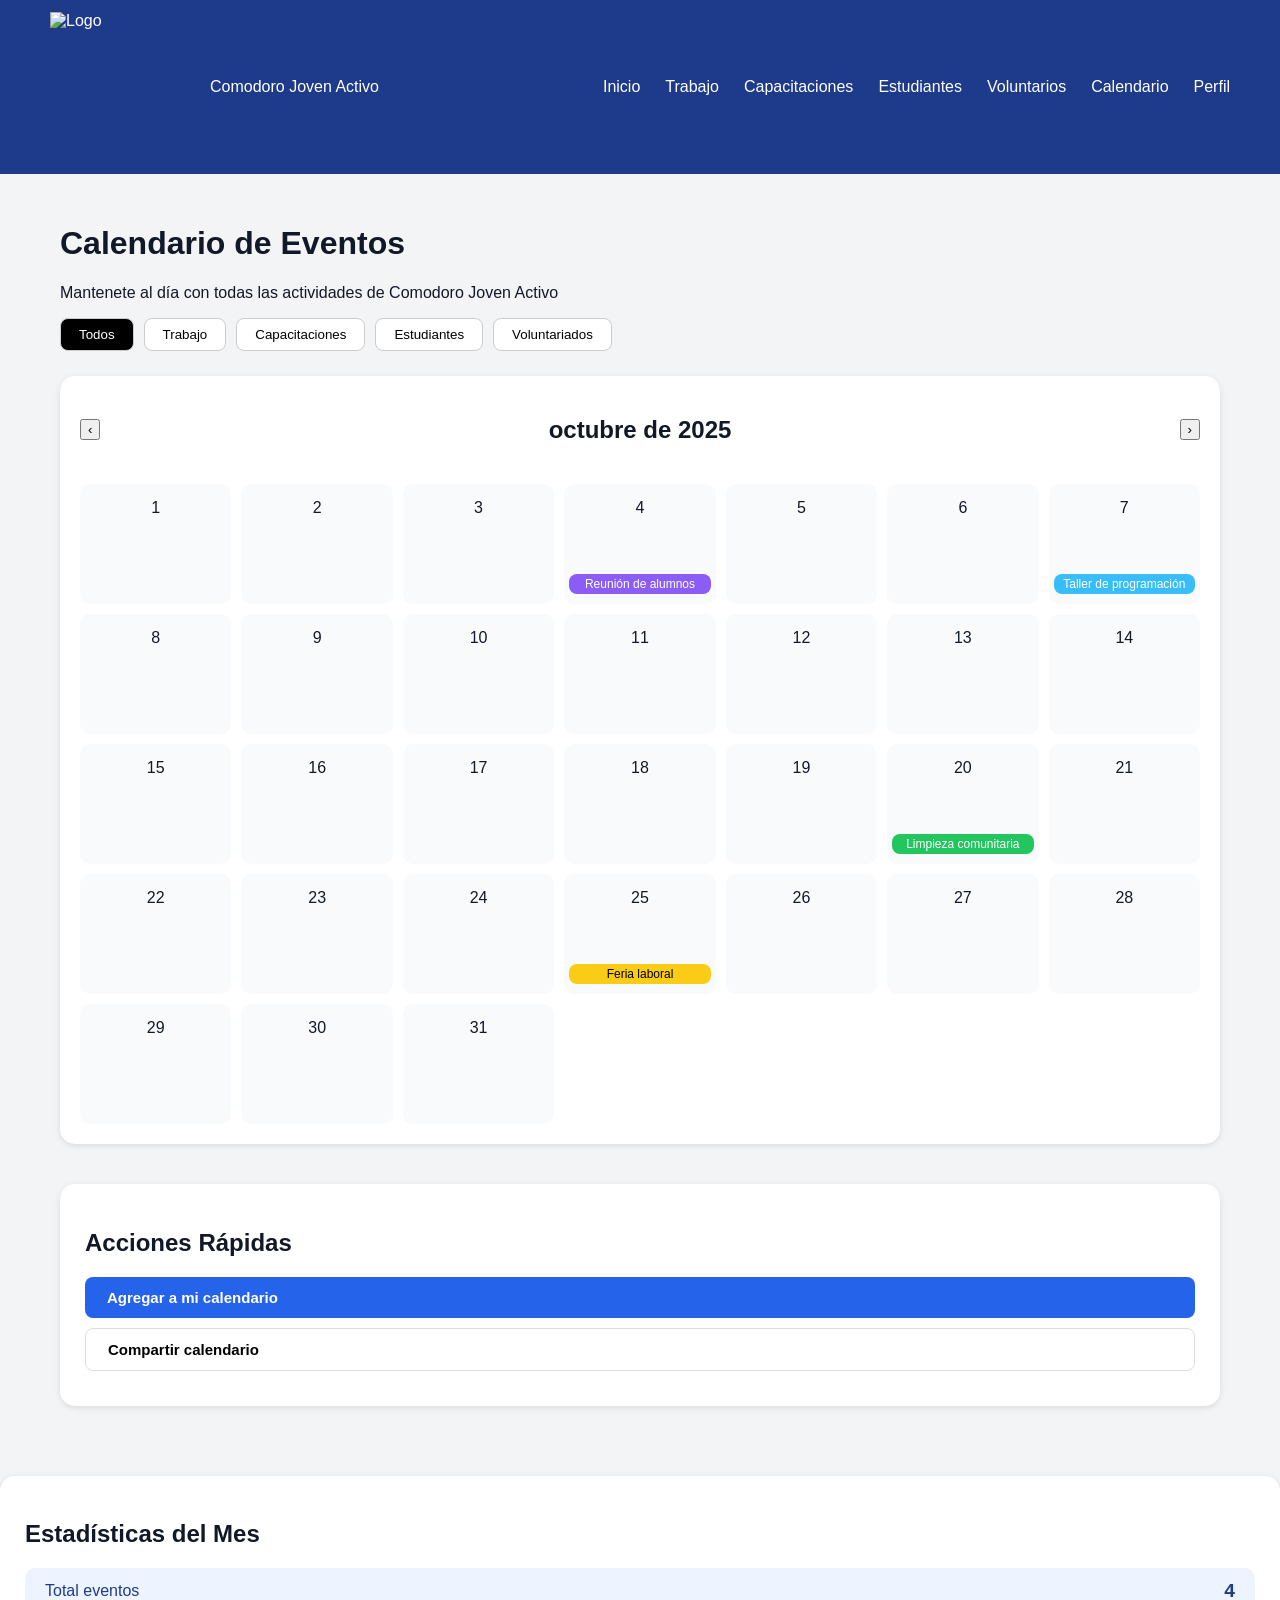
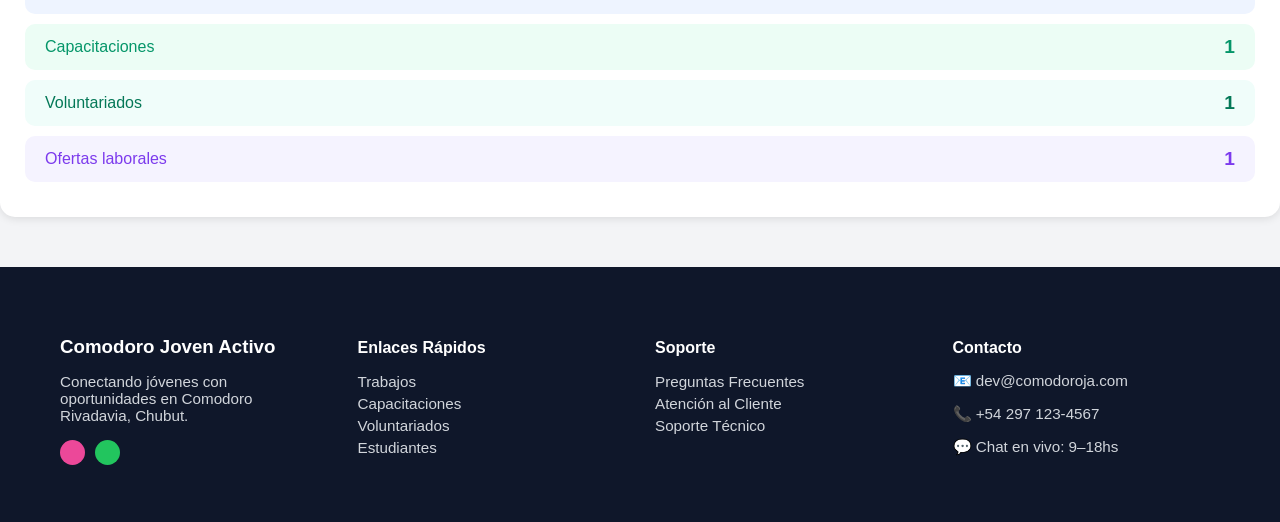
==== calendario.html @ fc2471bc "Rename calendario.index to calendario.html" ====
<!DOCTYPE html>
<html lang="es">
<head>
  <meta charset="UTF-8">
  <meta name="viewport" content="width=device-width, initial-scale=1.0">
  <title>Comodoro Joven Activo - Calendario</title>
  <style>
    body {
      margin: 0;
      font-family: 'Segoe UI', sans-serif;
      background-color: #f3f4f6;
      color: #111827;
    }

    /* CABEZADO */
    header {
      background-color: #1e3a8a;
      color: white;
      display: flex;
      align-items: center;
      justify-content: space-between;
      padding: 12px 50px;
    }

    .logo {
      display: flex;
      align-items: center;
      gap: 10px;
    }

    .logo img {
      width: 150px;
      height: 150px;
    }

    nav {
      display: flex;
      gap: 25px;
    }

    nav a {
      color: white;
      text-decoration: none;
      font-weight: 500;
      transition: 0.3s;
    }

    nav a:hover { text-decoration: underline; }

    main {
      padding: 30px 60px;
    }

    .filtros {
      display: flex;
      gap: 10px;
      margin-bottom: 25px;
    }

    .filtros button {
      border: 1px solid #ccc;
      background-color: white;
      border-radius: 8px;
      padding: 8px 18px;
      cursor: pointer;
      transition: 0.3s;
    }

    .filtros button.active {
      background-color: black;
      color: white;
    }

    .calendario {
      background: white;
      border-radius: 15px;
      padding: 20px;
      box-shadow: 0 2px 6px rgba(0,0,0,0.1);
    }

    .calendario-header {
      display: flex;
      justify-content: space-between;
      align-items: center;
    }

    .dias {
      display: grid;
      grid-template-columns: repeat(7, 1fr);
      gap: 10px;
      margin-top: 20px;
    }

    .dia {
      background-color: #f9fafb;
      border-radius: 10px;
      padding: 15px 0;
      position: relative;
      height: 90px;
      text-align: center;
    }

    .evento {
      border-radius: 8px;
      padding: 3px 5px;
      font-size: 12px;
      position: absolute;
      bottom: 10px;
      left: 5px;
      right: 5px;
      color: white;
    }

    .evento.estudiantes { background-color: #8b5cf6; }
    .evento.capacitacion { background-color: #38bdf8; }
    .evento.voluntariado { background-color: #22c55e; }
    .evento.trabajo { background-color: #facc15; color: #000; }

    .acciones {
      background: white;
      border-radius: 15px;
      padding: 25px;
      margin-top: 40px;
      box-shadow: 0 2px 6px rgba(0,0,0,0.1);
    }

    .acciones button {
      display: flex;
      align-items: center;
      gap: 10px;
      font-weight: 600;
      font-size: 15px;
      border-radius: 8px;
      width: 100%;
      border: 1px solid #ddd;
      padding: 12px;
      cursor: pointer;
      margin-bottom: 10px;
      transition: 0.3s;
    }

    .acciones .agregar {
      background-color: #2563eb;
      color: white;
      border: none;
    }

    .acciones .compartir { background-color: white; }

    footer {
      background-color: #111827;
      color: white;
      padding: 40px 60px;
      display: flex;
      flex-wrap: wrap;
      justify-content: space-between;
      margin-top: 50px;
    }

    /* ---- MODALES ---- */
    .modal {
      display: none;
      position: fixed;
      z-index: 1000;
      left: 0; top: 0;
      width: 100%; height: 100%;
      background: rgba(0,0,0,0.6);
      justify-content: center;
      align-items: center;
    }

    .modal-content {
      background: white;
      border-radius: 12px;
      padding: 25px;
      width: 90%;
      max-width: 400px;
      text-align: center;
    }

    .modal-content h3 { margin-bottom: 15px; }

    .modal-content input, .modal-content select {
      width: 100%;
      padding: 10px;
      margin: 8px 0;
      border: 1px solid #ccc;
      border-radius: 6px;
    }

    .modal-content button {
      padding: 10px 18px;
      border: none;
      border-radius: 6px;
      margin: 5px;
      cursor: pointer;
      font-weight: bold;
    }

    .guardar { background-color: #2563eb; color: white; }
    .cancelar { background-color: #ccc; }

  </style>
  <script src="https://kit.fontawesome.com/a076d05399.js" crossorigin="anonymous"></script>
</head>

<body>
  <header>
    <div class="logo">
      <img src="descargar intento 100.png" alt="Logo">
      <span>Comodoro Joven Activo</span>
    </div>
    <nav>
      <a href="#">Inicio</a>
      <a href="#">Trabajo</a>
      <a href="#">Capacitaciones</a>
      <a href="#">Estudiantes</a>
      <a href="#">Voluntarios</a>
      <a href="#">Calendario</a>
      <a href="#">Perfil</a>
    </nav>
  </header>

  <main>
    <h1>Calendario de Eventos</h1>
    <p>Mantenete al día con todas las actividades de Comodoro Joven Activo</p>

    <div class="filtros">
      <button class="active" data-tipo="todos">Todos</button>
      <button data-tipo="trabajo">Trabajo</button>
      <button data-tipo="capacitacion">Capacitaciones</button>
      <button data-tipo="estudiantes">Estudiantes</button>
      <button data-tipo="voluntariado">Voluntariados</button>
    </div>

    <section class="calendario">
      <div class="calendario-header">
        <button id="prev">‹</button>
        <h2 id="mes-ano"></h2>
        <button id="next">›</button>
      </div>
      <div class="dias" id="dias"></div>
    </section>

    <section class="acciones">
      <h2>Acciones Rápidas</h2>
      <button class="agregar"><i class="fas fa-calendar-plus"></i> Agregar a mi calendario</button>
      <button class="compartir"><i class="fas fa-share-alt"></i> Compartir calendario</button>
    </section>
  </main>

  <!-- MODAL AGREGAR EVENTO -->
  <div class="modal" id="modalAgregar">
    <div class="modal-content">
      <h3>Agregar Evento</h3>
      <input type="date" id="fechaEvento">
      <input type="text" id="nombreEvento" placeholder="Nombre del evento">
      <select id="tipoEvento">
        <option value="trabajo">Trabajo</option>
        <option value="capacitacion">Capacitaciones</option>
        <option value="estudiantes">Estudiantes</option>
        <option value="voluntariado">Voluntariado</option>
      </select>
      <button class="guardar" id="guardarEvento">Guardar</button>
      <button class="cancelar" id="cerrarAgregar">Cancelar</button>
    </div>
  </div>

  <!-- MODAL COMPARTIR -->
  <div class="modal" id="modalCompartir">
    <div class="modal-content">
      <h3>Compartir Calendario</h3>
      <input type="email" placeholder="Cuenta de Google">
      <input type="text" value="https://comodorojovenactivo.com/calendario" readonly>
      <button class="guardar" id="copiarLink">Copiar Link</button>
      <button class="cancelar" id="cerrarCompartir">Cerrar</button>
    </div>
  </div>

  <script>
    const diasContainer = document.getElementById("dias");
    const mesAno = document.getElementById("mes-ano");
    let fechaActual = new Date(2025, 9);
    let eventos = [
      { fecha: "2025-10-04", tipo: "estudiantes", nombre: "Reunión de alumnos" },
      { fecha: "2025-10-07", tipo: "capacitacion", nombre: "Taller de programación" },
      { fecha: "2025-10-20", tipo: "voluntariado", nombre: "Limpieza comunitaria" },
      { fecha: "2025-10-25", tipo: "trabajo", nombre: "Feria laboral" }
    ];

    function renderCalendario() {
      diasContainer.innerHTML = "";
      const año = fechaActual.getFullYear();
      const mes = fechaActual.getMonth();
      const primerDia = new Date(año, mes, 1);
      const ultimoDia = new Date(año, mes + 1, 0);
      mesAno.textContent = primerDia.toLocaleString("es-ES", { month: "long", year: "numeric" });

      const tipoSeleccionado = document.querySelector(".filtros button.active").dataset.tipo;
      for (let dia = 1; dia <= ultimoDia.getDate(); dia++) {
        const div = document.createElement("div");
        div.className = "dia";
        div.textContent = dia;
        const fechaStr = `${año}-${String(mes + 1).padStart(2, "0")}-${String(dia).padStart(2, "0")}`;
        const eventosDia = eventos.filter(ev => ev.fecha === fechaStr && (tipoSeleccionado === "todos" || ev.tipo === tipoSeleccionado));
        eventosDia.forEach(ev => {
          const eDiv = document.createElement("div");
          eDiv.className = `evento ${ev.tipo}`;
          eDiv.textContent = ev.nombre;
          div.appendChild(eDiv);
        });
        diasContainer.appendChild(div);
      }
    }

    document.getElementById("prev").onclick = () => { fechaActual.setMonth(fechaActual.getMonth() - 1); renderCalendario(); };
    document.getElementById("next").onclick = () => { fechaActual.setMonth(fechaActual.getMonth() + 1); renderCalendario(); };

    document.querySelectorAll(".filtros button").forEach(btn => {
      btn.onclick = () => {
        document.querySelector(".filtros button.active").classList.remove("active");
        btn.classList.add("active");
        renderCalendario();
      };
    });

    // MODALES
    const modalAgregar = document.getElementById("modalAgregar");
    const modalCompartir = document.getElementById("modalCompartir");

    document.querySelector(".agregar").onclick = () => modalAgregar.style.display = "flex";
    document.querySelector(".compartir").onclick = () => modalCompartir.style.display = "flex";

    document.getElementById("cerrarAgregar").onclick = () => modalAgregar.style.display = "none";
    document.getElementById("cerrarCompartir").onclick = () => modalCompartir.style.display = "none";

    document.getElementById("guardarEvento").onclick = () => {
      const fecha = document.getElementById("fechaEvento").value;
      const nombre = document.getElementById("nombreEvento").value.trim();
      const tipo = document.getElementById("tipoEvento").value;
      if (fecha && nombre) {
        eventos.push({ fecha, nombre, tipo });
        modalAgregar.style.display = "none";
        renderCalendario();
      }
    };

    document.getElementById("copiarLink").onclick = () => {
      navigator.clipboard.writeText("https://comodorojovenactivo.com/calendario");
      alert("¡Link copiado al portapapeles!");
    };

    renderCalendario();
  </script>
</body>
</html>

<!-- AGREGO DESPUÉS DE LA SECCIÓN "ACCIONES" -->
<section class="estadisticas">
  <h2>Estadísticas del Mes</h2>
  <div class="estadistica total">
    <span>Total eventos</span>
    <span class="numero">4</span>
  </div>
  <div class="estadistica capacitaciones">
    <span>Capacitaciones</span>
    <span class="numero">1</span>
  </div>
  <div class="estadistica voluntariados">
    <span>Voluntariados</span>
    <span class="numero">1</span>
  </div>
  <div class="estadistica ofertas">
    <span>Ofertas laborales</span>
    <span class="numero">1</span>
  </div>
</section>

<footer>
  <div class="footer-info">
    <h3>Comodoro Joven Activo</h3>
    <p>Conectando jóvenes con oportunidades en Comodoro Rivadavia, Chubut.</p>
    <div class="iconos">
      <div class="circulo rosa"></div>
      <div class="circulo verde"></div>
    </div>
  </div>

  <div class="footer-links">
    <h4>Enlaces Rápidos</h4>
    <ul>
      <li><a href="#">Trabajos</a></li>
      <li><a href="#">Capacitaciones</a></li>
      <li><a href="#">Voluntariados</a></li>
      <li><a href="#">Estudiantes</a></li>
    </ul>
  </div>

  <div class="footer-soporte">
    <h4>Soporte</h4>
    <ul>
      <li><a href="#">Preguntas Frecuentes</a></li>
      <li><a href="#">Atención al Cliente</a></li>
      <li><a href="#">Soporte Técnico</a></li>
    </ul>
  </div>

  <div class="footer-contacto">
    <h4>Contacto</h4>
    <p>📧 dev@comodoroja.com</p>
    <p>📞 +54 297 123-4567</p>
    <p>💬 Chat en vivo: 9–18hs</p>
  </div>
</footer>

<style>
  /* --- ESTADÍSTICAS --- */
  .estadisticas {
    background: white;
    border-radius: 15px;
    box-shadow: 0 2px 8px rgba(0,0,0,0.1);
    padding: 25px;
    margin-top: 40px;
  }

  .estadisticas h2 {
    font-size: 1.5rem;
    margin-bottom: 20px;
    font-weight: 700;
  }

  .estadistica {
    display: flex;
    justify-content: space-between;
    align-items: center;
    border-radius: 10px;
    padding: 12px 20px;
    margin-bottom: 10px;
    font-weight: 500;
  }

  .estadistica.total {
    background-color: #eef4ff;
    color: #1e3a8a;
  }

  .estadistica.capacitaciones {
    background-color: #ecfdf5;
    color: #059669;
  }

  .estadistica.voluntariados {
    background-color: #f0fdfa;
    color: #047857;
  }

  .estadistica.ofertas {
    background-color: #f5f3ff;
    color: #7c3aed;
  }

  .estadistica .numero {
    font-weight: bold;
    font-size: 1.2rem;
  }

  /* --- FOOTER --- */
  footer {
    background-color: #0f172a;
    color: white;
    padding: 50px 60px;
    display: grid;
    grid-template-columns: repeat(auto-fit, minmax(200px, 1fr));
    gap: 30px;
    margin-top: 50px;
  }

  footer h3, footer h4 {
    font-weight: bold;
    margin-bottom: 10px;
  }

  footer p, footer li, footer a {
    font-size: 0.95rem;
    color: #d1d5db;
    text-decoration: none;
  }

  footer ul {
    list-style: none;
    padding: 0;
  }

  footer li { margin-bottom: 5px; }

  .iconos {
    display: flex;
    gap: 10px;
    margin-top: 10px;
  }

  .circulo {
    width: 25px;
    height: 25px;
    border-radius: 50%;
  }

  .rosa { background-color: #ec4899; }
  .verde { background-color: #22c55e; }

  .footer-links a:hover,
  .footer-soporte a:hover {
    color: #60a5fa;
  }
</style>
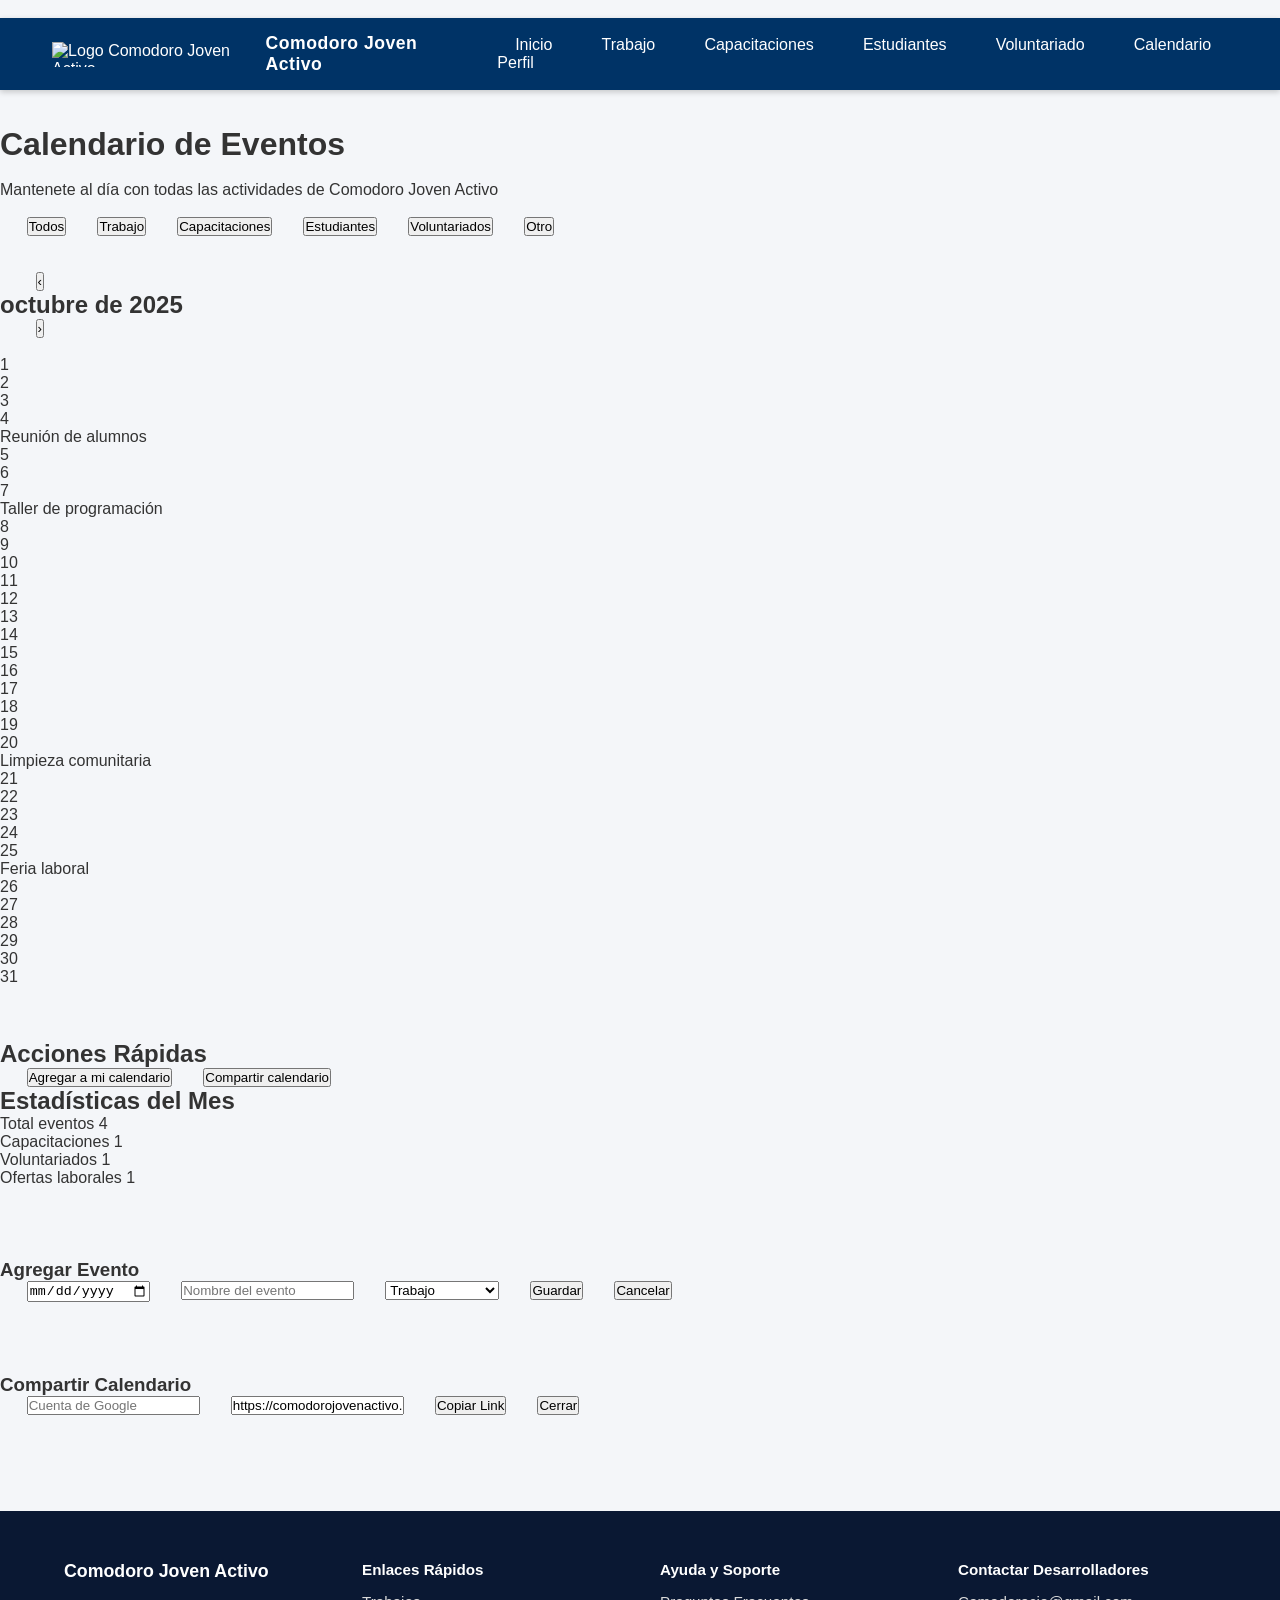
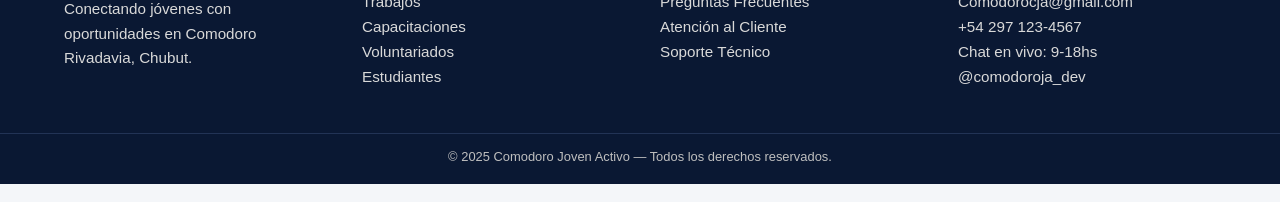
==== commit cf09c5e7: "Update calendario.html" ====
--- a/calendario.html
+++ b/calendario.html
@@ -1,515 +1,340 @@
 <!DOCTYPE html>
 <html lang="es">
 <head>
-  <meta charset="UTF-8">
-  <meta name="viewport" content="width=device-width, initial-scale=1.0">
-  <title>Comodoro Joven Activo - Calendario</title>
-  <style>
-    body {
-      margin: 0;
-      font-family: 'Segoe UI', sans-serif;
-      background-color: #f3f4f6;
-      color: #111827;
-    }
-
-    /* CABEZADO */
-    header {
-      background-color: #1e3a8a;
-      color: white;
+  <meta charset="UTF-8">
+  <meta name="viewport" content="width=device-width, initial-scale=1.0">
+  <title>Comodoro Joven Activo - Calendario</title>
+    <link rel="stylesheet" href="inicio.css"> 
+  <style>
+    body {
+      margin: 0;
+      font-family: 'Segoe UI', sans-serif;
+      background-color: #f3f4f6;
+      color: #111827;
+      /* Asegura que el footer se quede abajo */
+      min-height: 100vh; 
       display: flex;
-      align-items: center;
-      justify-content: space-between;
-      padding: 12px 50px;
-    }
-
-    .logo {
-      display: flex;
-      align-items: center;
-      gap: 10px;
-    }
-
-    .logo img {
-      width: 150px;
-      height: 150px;
-    }
-
-    nav {
-      display: flex;
-      gap: 25px;
-    }
-
-    nav a {
-      color: white;
-      text-decoration: none;
-      font-weight: 500;
-      transition: 0.3s;
-    }
-
-    nav a:hover { text-decoration: underline; }
-
-    main {
-      padding: 30px 60px;
-    }
-
-    .filtros {
-      display: flex;
-      gap: 10px;
-      margin-bottom: 25px;
-    }
-
-    .filtros button {
-      border: 1px solid #ccc;
-      background-color: white;
-      border-radius: 8px;
-      padding: 8px 18px;
-      cursor: pointer;
-      transition: 0.3s;
-    }
-
-    .filtros button.active {
-      background-color: black;
-      color: white;
-    }
-
+      flex-direction: column;
+    }
+
+    /* Necesario para que el contenido principal ocupe el espacio */
+    main {
+      padding: 30px 60px;
+      flex-grow: 1; /* Esto hace que main se estire */
+    }
+
+    /* Estilos específicos del calendario (MANTENIDOS) */
+    .filtros {
+      display: flex;
+      gap: 10px;
+      margin-bottom: 25px;
+    }
+
+    .filtros button {
+      border: 1px solid #ccc;
+      background-color: white;
+      border-radius: 8px;
+      padding: 8px 18px;
+      cursor: pointer;
+      transition: 0.3s;
+    }
+
+    .filtros button.active {
+      background-color: black;
+      color: white;
+    }
+    /* ... (resto de estilos del calendario) ... */
     .calendario {
-      background: white;
-      border-radius: 15px;
-      padding: 20px;
-      box-shadow: 0 2px 6px rgba(0,0,0,0.1);
-    }
-
-    .calendario-header {
-      display: flex;
-      justify-content: space-between;
-      align-items: center;
-    }
-
-    .dias {
-      display: grid;
-      grid-template-columns: repeat(7, 1fr);
-      gap: 10px;
-      margin-top: 20px;
-    }
-
-    .dia {
-      background-color: #f9fafb;
-      border-radius: 10px;
-      padding: 15px 0;
-      position: relative;
-      height: 90px;
-      text-align: center;
-    }
-
-    .evento {
-      border-radius: 8px;
-      padding: 3px 5px;
-      font-size: 12px;
-      position: absolute;
-      bottom: 10px;
-      left: 5px;
-      right: 5px;
-      color: white;
-    }
-
-    .evento.estudiantes { background-color: #8b5cf6; }
-    .evento.capacitacion { background-color: #38bdf8; }
-    .evento.voluntariado { background-color: #22c55e; }
-    .evento.trabajo { background-color: #facc15; color: #000; }
-
-    .acciones {
-      background: white;
-      border-radius: 15px;
-      padding: 25px;
-      margin-top: 40px;
-      box-shadow: 0 2px 6px rgba(0,0,0,0.1);
-    }
-
-    .acciones button {
-      display: flex;
-      align-items: center;
-      gap: 10px;
-      font-weight: 600;
-      font-size: 15px;
-      border-radius: 8px;
-      width: 100%;
-      border: 1px solid #ddd;
-      padding: 12px;
-      cursor: pointer;
-      margin-bottom: 10px;
-      transition: 0.3s;
-    }
-
-    .acciones .agregar {
-      background-color: #2563eb;
-      color: white;
-      border: none;
-    }
-
-    .acciones .compartir { background-color: white; }
-
-    footer {
-      background-color: #111827;
-      color: white;
-      padding: 40px 60px;
-      display: flex;
-      flex-wrap: wrap;
-      justify-content: space-between;
-      margin-top: 50px;
-    }
-
-    /* ---- MODALES ---- */
-    .modal {
-      display: none;
-      position: fixed;
-      z-index: 1000;
-      left: 0; top: 0;
-      width: 100%; height: 100%;
-      background: rgba(0,0,0,0.6);
-      justify-content: center;
-      align-items: center;
-    }
-
-    .modal-content {
-      background: white;
-      border-radius: 12px;
-      padding: 25px;
-      width: 90%;
-      max-width: 400px;
-      text-align: center;
-    }
-
-    .modal-content h3 { margin-bottom: 15px; }
-
-    .modal-content input, .modal-content select {
-      width: 100%;
-      padding: 10px;
-      margin: 8px 0;
-      border: 1px solid #ccc;
-      border-radius: 6px;
-    }
-
-    .modal-content button {
-      padding: 10px 18px;
-      border: none;
-      border-radius: 6px;
-      margin: 5px;
-      cursor: pointer;
-      font-weight: bold;
-    }
-
-    .guardar { background-color: #2563eb; color: white; }
-    .cancelar { background-color: #ccc; }
-
-  </style>
-  <script src="https://kit.fontawesome.com/a076d05399.js" crossorigin="anonymous"></script>
+      background: white;
+      border-radius: 15px;
+      padding: 20px;
+      box-shadow: 0 2px 6px rgba(0,0,0,0.1);
+    }
+
+    .calendario-header {
+      display: flex;
+      justify-content: space-between;
+      align-items: center;
+    }
+
+    .dias {
+      display: grid;
+      grid-template-columns: repeat(7, 1fr);
+      gap: 10px;
+      margin-top: 20px;
+    }
+
+    .dia {
+      background-color: #f9fafb;
+      border-radius: 10px;
+      padding: 15px 0;
+      position: relative;
+      height: 90px;
+      text-align: center;
+    }
+
+    .evento {
+      border-radius: 8px;
+      padding: 3px 5px;
+      font-size: 12px;
+      position: absolute;
+      bottom: 10px;
+      left: 5px;
+      right: 5px;
+      color: white;
+    }
+
+    .evento.estudiantes { background-color: #8b5cf6; }
+    .evento.capacitacion { background-color: #38bdf8; }
+    .evento.voluntariado { background-color: #22c55e; }
+    .evento.trabajo { background-color: #facc15; color: #000; }
+
+    .acciones {
+      background: white;
+      border-radius: 15px;
+      padding: 25px;
+      margin-top: 40px;
+      box-shadow: 0 2px 6px rgba(0,0,0,0.1);
+    }
+
+    .acciones button {
+      display: flex;
+      align-items: center;
+      gap: 10px;
+      font-weight: 600;
+      font-size: 15px;
+      border-radius: 8px;
+      width: 100%;
+      border: 1px solid #ddd;
+      padding: 12px;
+      cursor: pointer;
+      margin-bottom: 10px;
+      transition: 0.3s;
+    }
+
+    .acciones .agregar {
+      background-color: #2563eb;
+      color: white;
+      border: none;
+    }
+
+    .acciones .compartir { background-color: white; }
+    /* ... (resto de estilos del calendario, modales, etc.) ... */
+  </style>
+  <script src="https://kit.fontawesome.com/a076d05399.js" crossorigin="anonymous"></script>
 </head>
 
 <body>
-  <header>
-    <div class="logo">
-      <img src="descargar intento 100.png" alt="Logo">
-      <span>Comodoro Joven Activo</span>
+    <div class="navbar">
+    <div class="navbar-logo">
+        <img src="logo.jpg" alt="Logo Comodoro Joven Activo"> 
+        <span>Comodoro Joven Activo</span>
     </div>
-    <nav>
-      <a href="#">Inicio</a>
-      <a href="#">Trabajo</a>
-      <a href="#">Capacitaciones</a>
-      <a href="#">Estudiantes</a>
-      <a href="#">Voluntarios</a>
-      <a href="#">Calendario</a>
-      <a href="#">Perfil</a>
-    </nav>
-  </header>
-
-  <main>
-    <h1>Calendario de Eventos</h1>
-    <p>Mantenete al día con todas las actividades de Comodoro Joven Activo</p>
-
-    <div class="filtros">
-      <button class="active" data-tipo="todos">Todos</button>
-      <button data-tipo="trabajo">Trabajo</button>
-      <button data-tipo="capacitacion">Capacitaciones</button>
-      <button data-tipo="estudiantes">Estudiantes</button>
-      <button data-tipo="voluntariado">Voluntariados</button>
-    </div>
-
-    <section class="calendario">
-      <div class="calendario-header">
-        <button id="prev">‹</button>
-        <h2 id="mes-ano"></h2>
-        <button id="next">›</button>
-      </div>
-      <div class="dias" id="dias"></div>
+    <div class="navbar-icons">
+      <a href="index.html">Inicio</a>
+      <a href="trabajo.html">Trabajo</a>
+      <a href="capacitaciones.html">Capacitaciones</a>
+      <a href="estudiantes.html">Estudiantes</a>
+      <a href="voluntariado.html">Voluntariado</a>
+      <a href="calendario.html">Calendario</a>
+      <a href="perfil.html">Perfil</a>
+    </div>
+  </div>
+
+
+  <main>
+    <h1>Calendario de Eventos</h1>
+    <p>Mantenete al día con todas las actividades de Comodoro Joven Activo</p>
+
+    <div class="filtros">
+      <button class="active" data-tipo="todos">Todos</button>
+      <button data-tipo="trabajo">Trabajo</button>
+      <button data-tipo="capacitacion">Capacitaciones</button>
+      <button data-tipo="estudiantes">Estudiantes</button>
+      <button data-tipo="voluntariado">Voluntariados</button>
+      <button>Otro</button>
+    </div>
+
+    <section class="calendario">
+      <div class="calendario-header">
+        <button id="prev">‹</button>
+        <h2 id="mes-ano"></h2>
+        <button id="next">›</button>
+      </div>
+      <div class="dias" id="dias"></div>
+    </section>
+
+    <section class="acciones">
+      <h2>Acciones Rápidas</h2>
+      <button class="agregar"><i class="fas fa-calendar-plus"></i> Agregar a mi calendario</button>
+      <button class="compartir"><i class="fas fa-share-alt"></i> Compartir calendario</button>
+    </section>
+    
+    <section class="estadisticas">
+        <h2>Estadísticas del Mes</h2>
+        <div class="estadistica total">
+            <span>Total eventos</span>
+            <span class="numero">4</span>
+        </div>
+        <div class="estadistica capacitaciones">
+            <span>Capacitaciones</span>
+            <span class="numero">1</span>
+        </div>
+        <div class="estadistica voluntariados">
+            <span>Voluntariados</span>
+            <span class="numero">1</span>
+        </div>
+        <div class="estadistica ofertas">
+            <span>Ofertas laborales</span>
+            <span class="numero">1</span>
+        </div>
     </section>
-
-    <section class="acciones">
-      <h2>Acciones Rápidas</h2>
-      <button class="agregar"><i class="fas fa-calendar-plus"></i> Agregar a mi calendario</button>
-      <button class="compartir"><i class="fas fa-share-alt"></i> Compartir calendario</button>
-    </section>
-  </main>
-
-  <!-- MODAL AGREGAR EVENTO -->
-  <div class="modal" id="modalAgregar">
-    <div class="modal-content">
-      <h3>Agregar Evento</h3>
-      <input type="date" id="fechaEvento">
-      <input type="text" id="nombreEvento" placeholder="Nombre del evento">
-      <select id="tipoEvento">
-        <option value="trabajo">Trabajo</option>
-        <option value="capacitacion">Capacitaciones</option>
-        <option value="estudiantes">Estudiantes</option>
-        <option value="voluntariado">Voluntariado</option>
-      </select>
-      <button class="guardar" id="guardarEvento">Guardar</button>
-      <button class="cancelar" id="cerrarAgregar">Cancelar</button>
-    </div>
-  </div>
-
-  <!-- MODAL COMPARTIR -->
-  <div class="modal" id="modalCompartir">
-    <div class="modal-content">
-      <h3>Compartir Calendario</h3>
-      <input type="email" placeholder="Cuenta de Google">
-      <input type="text" value="https://comodorojovenactivo.com/calendario" readonly>
-      <button class="guardar" id="copiarLink">Copiar Link</button>
-      <button class="cancelar" id="cerrarCompartir">Cerrar</button>
-    </div>
-  </div>
-
-  <script>
-    const diasContainer = document.getElementById("dias");
-    const mesAno = document.getElementById("mes-ano");
-    let fechaActual = new Date(2025, 9);
-    let eventos = [
-      { fecha: "2025-10-04", tipo: "estudiantes", nombre: "Reunión de alumnos" },
-      { fecha: "2025-10-07", tipo: "capacitacion", nombre: "Taller de programación" },
-      { fecha: "2025-10-20", tipo: "voluntariado", nombre: "Limpieza comunitaria" },
-      { fecha: "2025-10-25", tipo: "trabajo", nombre: "Feria laboral" }
-    ];
-
-    function renderCalendario() {
-      diasContainer.innerHTML = "";
-      const año = fechaActual.getFullYear();
-      const mes = fechaActual.getMonth();
-      const primerDia = new Date(año, mes, 1);
-      const ultimoDia = new Date(año, mes + 1, 0);
-      mesAno.textContent = primerDia.toLocaleString("es-ES", { month: "long", year: "numeric" });
-
-      const tipoSeleccionado = document.querySelector(".filtros button.active").dataset.tipo;
-      for (let dia = 1; dia <= ultimoDia.getDate(); dia++) {
-        const div = document.createElement("div");
-        div.className = "dia";
-        div.textContent = dia;
-        const fechaStr = `${año}-${String(mes + 1).padStart(2, "0")}-${String(dia).padStart(2, "0")}`;
-        const eventosDia = eventos.filter(ev => ev.fecha === fechaStr && (tipoSeleccionado === "todos" || ev.tipo === tipoSeleccionado));
-        eventosDia.forEach(ev => {
-          const eDiv = document.createElement("div");
-          eDiv.className = `evento ${ev.tipo}`;
-          eDiv.textContent = ev.nombre;
-          div.appendChild(eDiv);
-        });
-        diasContainer.appendChild(div);
-      }
-    }
-
-    document.getElementById("prev").onclick = () => { fechaActual.setMonth(fechaActual.getMonth() - 1); renderCalendario(); };
-    document.getElementById("next").onclick = () => { fechaActual.setMonth(fechaActual.getMonth() + 1); renderCalendario(); };
-
-    document.querySelectorAll(".filtros button").forEach(btn => {
-      btn.onclick = () => {
-        document.querySelector(".filtros button.active").classList.remove("active");
-        btn.classList.add("active");
-        renderCalendario();
-      };
-    });
-
-    // MODALES
-    const modalAgregar = document.getElementById("modalAgregar");
-    const modalCompartir = document.getElementById("modalCompartir");
-
-    document.querySelector(".agregar").onclick = () => modalAgregar.style.display = "flex";
-    document.querySelector(".compartir").onclick = () => modalCompartir.style.display = "flex";
-
-    document.getElementById("cerrarAgregar").onclick = () => modalAgregar.style.display = "none";
-    document.getElementById("cerrarCompartir").onclick = () => modalCompartir.style.display = "none";
-
-    document.getElementById("guardarEvento").onclick = () => {
-      const fecha = document.getElementById("fechaEvento").value;
-      const nombre = document.getElementById("nombreEvento").value.trim();
-      const tipo = document.getElementById("tipoEvento").value;
-      if (fecha && nombre) {
-        eventos.push({ fecha, nombre, tipo });
-        modalAgregar.style.display = "none";
-        renderCalendario();
-      }
-    };
-
-    document.getElementById("copiarLink").onclick = () => {
-      navigator.clipboard.writeText("https://comodorojovenactivo.com/calendario");
-      alert("¡Link copiado al portapapeles!");
-    };
-
-    renderCalendario();
-  </script>
+  </main>
+
+    <div class="modal" id="modalAgregar">
+    <div class="modal-content">
+      <h3>Agregar Evento</h3>
+      <input type="date" id="fechaEvento">
+      <input type="text" id="nombreEvento" placeholder="Nombre del evento">
+      <select id="tipoEvento">
+        <option value="trabajo">Trabajo</option>
+        <option value="capacitacion">Capacitaciones</option>
+        <option value="estudiantes">Estudiantes</option>
+        <option value="voluntariado">Voluntariado</option>
+      </select>
+      <button class="guardar" id="guardarEvento">Guardar</button>
+      <button class="cancelar" id="cerrarAgregar">Cancelar</button>
+    </div>
+    </div>
+
+      <div class="modal" id="modalCompartir">
+    <div class="modal-content">
+      <h3>Compartir Calendario</h3>
+      <input type="email" placeholder="Cuenta de Google">
+      <input type="text" value="https://comodorojovenactivo.com/calendario" readonly>
+      <button class="guardar" id="copiarLink">Copiar Link</button>
+      <button class="cancelar" id="cerrarCompartir">Cerrar</button>
+    </div>
+  </div>
+
+    <footer class="footer">
+        <div class="footer-content">
+            <div class="footer-box">
+                <h3>Comodoro Joven Activo</h3>
+                <p>Conectando jóvenes con oportunidades en Comodoro Rivadavia, Chubut.</p>
+                <div class="footer-social">
+                    <a href="#"></a>
+                    <a href="#"></a>
+                </div>
+            </div>
+            <div class="footer-box">
+                <h4>Enlaces Rápidos</h4>
+                <ul>
+                    <li><a href="trabajo.html">Trabajos</a></li>
+                    <li><a href="capacitaciones.html">Capacitaciones</a></li>
+                    <li><a href="voluntariado.html">Voluntariados</a></li>
+                    <li><a href="estudiantes.html">Estudiantes</a></li>
+                </ul>
+            </div>
+            <div class="footer-box"> 
+                <h4>Ayuda y Soporte</h4>
+                <ul>
+                    <li><a href="#">Preguntas Frecuentes</a></li>
+                    <li><a href="#">Atención al Cliente</a></li>
+                    <li><a href="#">Soporte Técnico</a></li>
+                </ul>
+            </div>
+            <div class="footer-box">
+                <h4>Contactar Desarrolladores</h4>
+                <ul>
+                    <li><a href="mailto:dev@comodoroja.com">Comodorocja@gmail.com</a></li>
+                    <li><a href="tel:+542972134567">+54 297 123-4567</a></li>
+                    <li>Chat en vivo: 9-18hs</li>
+                    <li><a href="#">@comodoroja_dev</a></li>
+                </ul>
+            </div>
+        </div>
+        <div class="footer-bottom">
+            <p>© 2025 Comodoro Joven Activo — Todos los derechos reservados.</p>
+        </div>
+    </footer>
+
+
+  <script>
+    // CÓDIGO JAVASCRIPT DEL CALENDARIO (MANTENIDO)
+    const diasContainer = document.getElementById("dias");
+    const mesAno = document.getElementById("mes-ano");
+    let fechaActual = new Date(2025, 9);
+    let eventos = [
+      { fecha: "2025-10-04", tipo: "estudiantes", nombre: "Reunión de alumnos" },
+      { fecha: "2025-10-07", tipo: "capacitacion", nombre: "Taller de programación" },
+      { fecha: "2025-10-20", tipo: "voluntariado", nombre: "Limpieza comunitaria" },
+      { fecha: "2025-10-25", tipo: "trabajo", nombre: "Feria laboral" }
+    ];
+
+    function renderCalendario() {
+      diasContainer.innerHTML = "";
+      const año = fechaActual.getFullYear();
+      const mes = fechaActual.getMonth();
+      const primerDia = new Date(año, mes, 1);
+      const ultimoDia = new Date(año, mes + 1, 0);
+      mesAno.textContent = primerDia.toLocaleString("es-ES", { month: "long", year: "numeric" });
+
+      const tipoSeleccionado = document.querySelector(".filtros button.active").dataset.tipo;
+      for (let dia = 1; dia <= ultimoDia.getDate(); dia++) {
+        const div = document.createElement("div");
+        div.className = "dia";
+        div.textContent = dia;
+        const fechaStr = `${año}-${String(mes + 1).padStart(2, "0")}-${String(dia).padStart(2, "0")}`;
+        const eventosDia = eventos.filter(ev => ev.fecha === fechaStr && (tipoSeleccionado === "todos" || ev.tipo === tipoSeleccionado));
+        eventosDia.forEach(ev => {
+          const eDiv = document.createElement("div");
+          eDiv.className = `evento ${ev.tipo}`;
+          eDiv.textContent = ev.nombre;
+          div.appendChild(eDiv);
+        });
+        diasContainer.appendChild(div);
+      }
+    }
+
+    document.getElementById("prev").onclick = () => { fechaActual.setMonth(fechaActual.getMonth() - 1); renderCalendario(); };
+    document.getElementById("next").onclick = () => { fechaActual.setMonth(fechaActual.getMonth() + 1); renderCalendario(); };
+
+    document.querySelectorAll(".filtros button").forEach(btn => {
+      btn.onclick = () => {
+        document.querySelector(".filtros button.active").classList.remove("active");
+        btn.classList.add("active");
+        renderCalendario();
+      };
+    });
+
+    // MODALES
+    const modalAgregar = document.getElementById("modalAgregar");
+    const modalCompartir = document.getElementById("modalCompartir");
+
+    document.querySelector(".agregar").onclick = () => modalAgregar.style.display = "flex";
+    document.querySelector(".compartir").onclick = () => modalCompartir.style.display = "flex";
+
+    document.getElementById("cerrarAgregar").onclick = () => modalAgregar.style.display = "none";
+    document.getElementById("cerrarCompartir").onclick = () => modalCompartir.style.display = "none";
+
+    document.getElementById("guardarEvento").onclick = () => {
+      const fecha = document.getElementById("fechaEvento").value;
+      const nombre = document.getElementById("nombreEvento").value.trim();
+      const tipo = document.getElementById("tipoEvento").value;
+      if (fecha && nombre) {
+        eventos.push({ fecha, nombre, tipo });
+        modalAgregar.style.display = "none";
+        renderCalendario();
+      }
+    };
+
+    document.getElementById("copiarLink").onclick = () => {
+      navigator.clipboard.writeText("https://comodorojovenactivo.com/calendario");
+      alert("¡Link copiado al portapapeles!");
+    };
+
+    renderCalendario();
+  </script>
 </body>
 </html>
-
-<!-- AGREGO DESPUÉS DE LA SECCIÓN "ACCIONES" -->
-<section class="estadisticas">
-  <h2>Estadísticas del Mes</h2>
-  <div class="estadistica total">
-    <span>Total eventos</span>
-    <span class="numero">4</span>
-  </div>
-  <div class="estadistica capacitaciones">
-    <span>Capacitaciones</span>
-    <span class="numero">1</span>
-  </div>
-  <div class="estadistica voluntariados">
-    <span>Voluntariados</span>
-    <span class="numero">1</span>
-  </div>
-  <div class="estadistica ofertas">
-    <span>Ofertas laborales</span>
-    <span class="numero">1</span>
-  </div>
-</section>
-
-<footer>
-  <div class="footer-info">
-    <h3>Comodoro Joven Activo</h3>
-    <p>Conectando jóvenes con oportunidades en Comodoro Rivadavia, Chubut.</p>
-    <div class="iconos">
-      <div class="circulo rosa"></div>
-      <div class="circulo verde"></div>
-    </div>
-  </div>
-
-  <div class="footer-links">
-    <h4>Enlaces Rápidos</h4>
-    <ul>
-      <li><a href="#">Trabajos</a></li>
-      <li><a href="#">Capacitaciones</a></li>
-      <li><a href="#">Voluntariados</a></li>
-      <li><a href="#">Estudiantes</a></li>
-    </ul>
-  </div>
-
-  <div class="footer-soporte">
-    <h4>Soporte</h4>
-    <ul>
-      <li><a href="#">Preguntas Frecuentes</a></li>
-      <li><a href="#">Atención al Cliente</a></li>
-      <li><a href="#">Soporte Técnico</a></li>
-    </ul>
-  </div>
-
-  <div class="footer-contacto">
-    <h4>Contacto</h4>
-    <p>📧 dev@comodoroja.com</p>
-    <p>📞 +54 297 123-4567</p>
-    <p>💬 Chat en vivo: 9–18hs</p>
-  </div>
-</footer>
-
-<style>
-  /* --- ESTADÍSTICAS --- */
-  .estadisticas {
-    background: white;
-    border-radius: 15px;
-    box-shadow: 0 2px 8px rgba(0,0,0,0.1);
-    padding: 25px;
-    margin-top: 40px;
-  }
-
-  .estadisticas h2 {
-    font-size: 1.5rem;
-    margin-bottom: 20px;
-    font-weight: 700;
-  }
-
-  .estadistica {
-    display: flex;
-    justify-content: space-between;
-    align-items: center;
-    border-radius: 10px;
-    padding: 12px 20px;
-    margin-bottom: 10px;
-    font-weight: 500;
-  }
-
-  .estadistica.total {
-    background-color: #eef4ff;
-    color: #1e3a8a;
-  }
-
-  .estadistica.capacitaciones {
-    background-color: #ecfdf5;
-    color: #059669;
-  }
-
-  .estadistica.voluntariados {
-    background-color: #f0fdfa;
-    color: #047857;
-  }
-
-  .estadistica.ofertas {
-    background-color: #f5f3ff;
-    color: #7c3aed;
-  }
-
-  .estadistica .numero {
-    font-weight: bold;
-    font-size: 1.2rem;
-  }
-
-  /* --- FOOTER --- */
-  footer {
-    background-color: #0f172a;
-    color: white;
-    padding: 50px 60px;
-    display: grid;
-    grid-template-columns: repeat(auto-fit, minmax(200px, 1fr));
-    gap: 30px;
-    margin-top: 50px;
-  }
-
-  footer h3, footer h4 {
-    font-weight: bold;
-    margin-bottom: 10px;
-  }
-
-  footer p, footer li, footer a {
-    font-size: 0.95rem;
-    color: #d1d5db;
-    text-decoration: none;
-  }
-
-  footer ul {
-    list-style: none;
-    padding: 0;
-  }
-
-  footer li { margin-bottom: 5px; }
-
-  .iconos {
-    display: flex;
-    gap: 10px;
-    margin-top: 10px;
-  }
-
-  .circulo {
-    width: 25px;
-    height: 25px;
-    border-radius: 50%;
-  }
-
-  .rosa { background-color: #ec4899; }
-  .verde { background-color: #22c55e; }
-
-  .footer-links a:hover,
-  .footer-soporte a:hover {
-    color: #60a5fa;
-  }
-</style>
--- a/inicio.css
+++ b/inicio.css
@@ -0,0 +1,388 @@
+* {
+    margin: 0;
+    padding: 0;
+    box-sizing: border-box;
+}
+
+body {
+    font-family: 'Segoe UI', Arial, sans-serif;
+    background-color: #f4f6f9;
+    color: #333;
+}
+
+.navbar {
+    background-color: #003366;
+    color: white;
+    padding: 15px 40px;
+    display: flex;
+    justify-content: space-between;
+    align-items: center;
+    box-shadow: 0 2px 6px rgba(0,0,0,0.2);
+    position: sticky;
+    top: 0;
+    z-index: 100;
+}
+
+/* --- ESTILOS AGREGADOS/MODIFICADOS PARA EL LOGO Y LA NAVEGACIÓN --- */
+
+.navbar-logo {
+    /* Ajuste para el logo y el texto */
+    display: flex;
+    align-items: center;
+    gap: 10px; 
+}
+
+.navbar-logo img {
+    height: 25px; 
+    width: auto;
+}
+
+.navbar-logo span {
+    font-size: 1.1em;
+    font-weight: bold;
+    letter-spacing: 0.5px;
+    color: white; /* Asegura que el texto del logo sea blanco */
+}
+
+/* Estilos para los enlaces (<a>) de la barra de navegación */
+.navbar-icons a {
+    /* ELIMINA el subrayado */
+    text-decoration: none; 
+    /* COLOR BLANCO para el texto */
+    color: white; 
+    margin-left: 18px;
+    cursor: pointer;
+    transition: color 0.3s;
+}
+
+.navbar-icons a:hover {
+    color: #4dc3ff;
+}
+/* --- FIN DE ESTILOS AGREGADOS/MODIFICADOS --- */
+
+.hero {
+    background-image: 
+        linear-gradient(rgba(0, 0, 50, 0.6), rgba(0, 51, 102, 0.85)),
+        url('../img/silueta-comodoro.jpg');
+    background-size: cover;
+    background-position: center;
+    color: white;
+    text-align: center;
+    padding: 120px 20px 80px;
+}
+
+.hero h1 {
+    font-size: 2.6em;
+    font-weight: bold;
+    margin-bottom: 15px;
+}
+
+.hero h1 span {
+    color: #4dc3ff;
+}
+
+.hero p {
+    font-size: 1.1em;
+    margin-bottom: 40px;
+    line-height: 1.6;
+}
+
+.hero-boxes {
+    display: flex;
+    justify-content: center;
+    gap: 20px;
+    margin-bottom: 30px;
+    flex-wrap: wrap;
+}
+
+.hero-box {
+    background-color: white;
+    width: 220px;
+    height: 70px;
+    border-radius: 10px;
+    box-shadow: 0 4px 12px rgba(0,0,0,0.2);
+}
+
+.btn-explorar {
+    background-color: #33cc33;
+    color: white;
+    padding: 12px 30px;
+    border-radius: 6px;
+    font-weight: bold;
+    text-decoration: none;
+    transition: background 0.3s;
+}
+
+.btn-explorar:hover {
+    background-color: #2ca32c;
+}
+
+.container {
+    width: 90%;
+    max-width: 1200px;
+    margin: 0 auto;
+    padding: 50px 0;
+}
+
+.section-header {
+    display: flex;
+    justify-content: space-between;
+    align-items: center;
+    margin: 30px 0 20px;
+    font-size: 1.5em;
+    font-weight: bold;
+    color: #003366;
+}
+
+.search-box {
+    padding: 10px 12px;
+    border: 1px solid #ccc;
+    border-radius: 6px;
+    font-size: 0.9em;
+    width: 250px;
+    transition: all 0.3s;
+}
+
+.search-box:focus {
+    outline: none;
+    border-color: #0099cc;
+    box-shadow: 0 0 4px rgba(0,153,204,0.5);
+}
+
+.cards-container {
+    display: grid;
+    grid-template-columns: repeat(auto-fit, minmax(320px, 1fr));
+    gap: 30px;
+}
+
+
+.card {
+    background-color: white;
+    border-radius: 12px;
+    box-shadow: 0 4px 10px rgba(0,0,0,0.1);
+    overflow: hidden;
+    transition: transform 0.2s, box-shadow 0.3s;
+}
+
+.card:hover {
+    transform: translateY(-4px);
+    box-shadow: 0 6px 16px rgba(0,0,0,0.15);
+}
+
+.card-header {
+    text-align: center;
+    color: white;
+    padding: 25px;
+    display: flex;
+    flex-direction: column;
+    align-items: center;
+    justify-content: center;
+}
+
+.card-header.jobs { background-color: #004d99; }
+.card-header.courses { background-color: #33a333; }
+.card-header.volunteers { background-color: #0099cc; }
+
+.card-icon {
+    background-color: white;
+    border-radius: 50%;
+    width: 55px;
+    height: 55px;
+    margin-bottom: 10px;
+}
+
+.card-title {
+    font-size: 1.2em;
+    font-weight: bold;
+}
+
+.icon-small {
+    margin-top: 5px;
+    font-size: 1.3em;
+}
+
+
+.card-content {
+    padding: 20px;
+}
+
+.opportunity {
+    margin-bottom: 15px;
+    border-bottom: 1px solid #eee;
+    padding-bottom: 10px;
+}
+
+.opportunity:last-child {
+    border-bottom: none;
+}
+
+.job-title,
+.course-title,
+.volunteer-title {
+    font-weight: bold;
+    color: #003366;
+}
+
+.job-details,
+.course-details,
+.volunteer-details {
+    font-size: 0.9em;
+    color: #666;
+    margin-top: 3px;
+}
+
+.price-range {
+    color: #28a745;
+    font-weight: 500;
+}
+
+.badge {
+    display: inline-block;
+    background-color: #e0ffe0;
+    color: #33a333;
+    padding: 3px 6px;
+    border-radius: 3px;
+    font-size: 0.8em;
+    margin-right: 5px;
+}
+
+.card-footer {
+    padding: 15px;
+    text-align: center;
+    background-color: rgba(245,245,245,0.9);
+}
+
+.btn-footer {
+    padding: 10px;
+    border: none;
+    border-radius: 6px;
+    font-weight: bold;
+    cursor: pointer;
+    width: 100%;
+    transition: background 0.3s;
+    /* Asegura que los botones de tarjeta (ahora <a>) no se subrayen */
+    text-decoration: none; 
+    display: block; /* Para que ocupe el 100% del ancho */
+}
+
+.btn-ofertas { background-color: #007bff; color: white; }
+.btn-ofertas:hover { background-color: #0066cc; }
+
+.btn-cursos { background-color: #33cc33; color: white; }
+.btn-cursos:hover { background-color: #2aa82a; }
+
+.btn-voluntario { background-color: #00bfff; color: white; }
+.btn-voluntario:hover { background-color: #0099cc; }
+
+@media (max-width: 768px) {
+    .hero h1 {
+        font-size: 2em;
+    }
+    .hero-boxes {
+        flex-direction: column;
+    }
+    .navbar-icons a {
+        margin-left: 10px;
+        font-size: 0.9em;
+    }
+    .barra.busqueda {
+        width: 180px;
+    }
+}
+
+/* FOOTER */
+.footer {
+    background-color: #0a1833;
+    color: #d9d9d9;
+    padding: 50px 0 20px;
+    margin-top: 60px;
+    font-size: 0.95em;
+}
+
+.footer-content {
+    width: 90%;
+    max-width: 1200px;
+    margin: auto;
+
+    display: flex;
+    justify-content: space-between;
+    align-items: flex-start;
+    flex-wrap: wrap;
+    gap: 40px;
+}
+
+.footer-box {
+    flex: 1 1 220px;
+    min-width: 220px;
+}
+
+.footer-box h3,
+.footer-box h4 {
+    color: white;
+    margin-bottom: 15px;
+}
+
+.footer-box p {
+    line-height: 1.6;
+    margin-bottom: 15px;
+}
+
+.footer-box ul {
+    list-style: none;
+    padding: 0;
+}
+
+.footer-box ul li {
+    margin-bottom: 8px;
+}
+
+.footer-box ul li a {
+    text-decoration: none;
+    color: #d9d9d9;
+    transition: color 0.3s;
+}
+
+.footer-box ul li a:hover {
+    color: #4dc3ff;
+}
+
+.footer-social {
+    display: flex;
+    align-items: center;
+    gap: 10px;
+}
+
+.footer-social a img {
+    width: 28px;
+    height: 28px;
+    transition: transform 0.3s;
+}
+
+.footer-social a img:hover {
+    transform: scale(1.1);
+} 
+
+.footer-bottom {
+    text-align: center;
+    border-top: 1px solid #223355;
+    margin-top: 40px;
+    padding-top: 15px;
+    font-size: 0.85em;
+    color: #bfbfbf;
+}
+
+/* Orden del flex */
+@media (max-width: 768px) {
+    .footer-content {
+        flex-direction: column;
+        text-align: center;
+    }
+
+    .footer-box {
+        min-width: 100%;
+    }
+
+    .footer-social {
+        justify-content: center;
+    }
+}
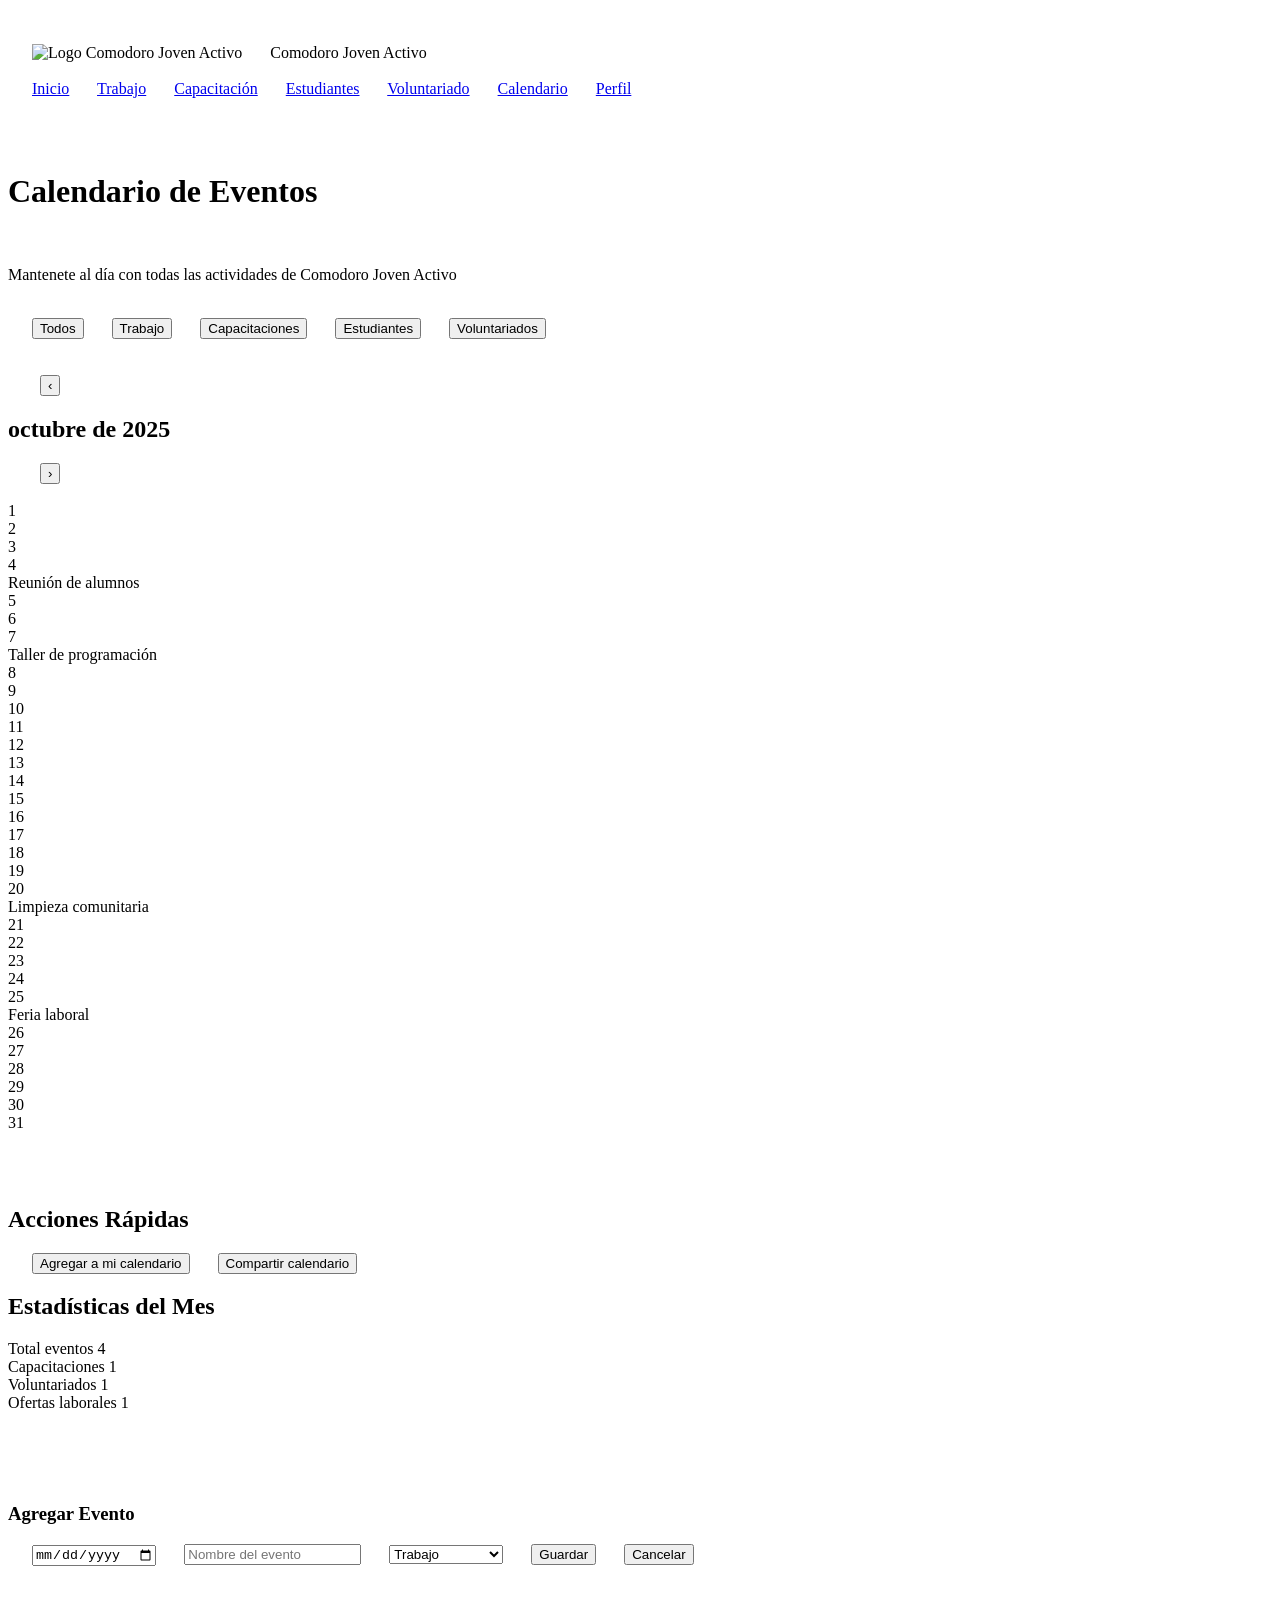
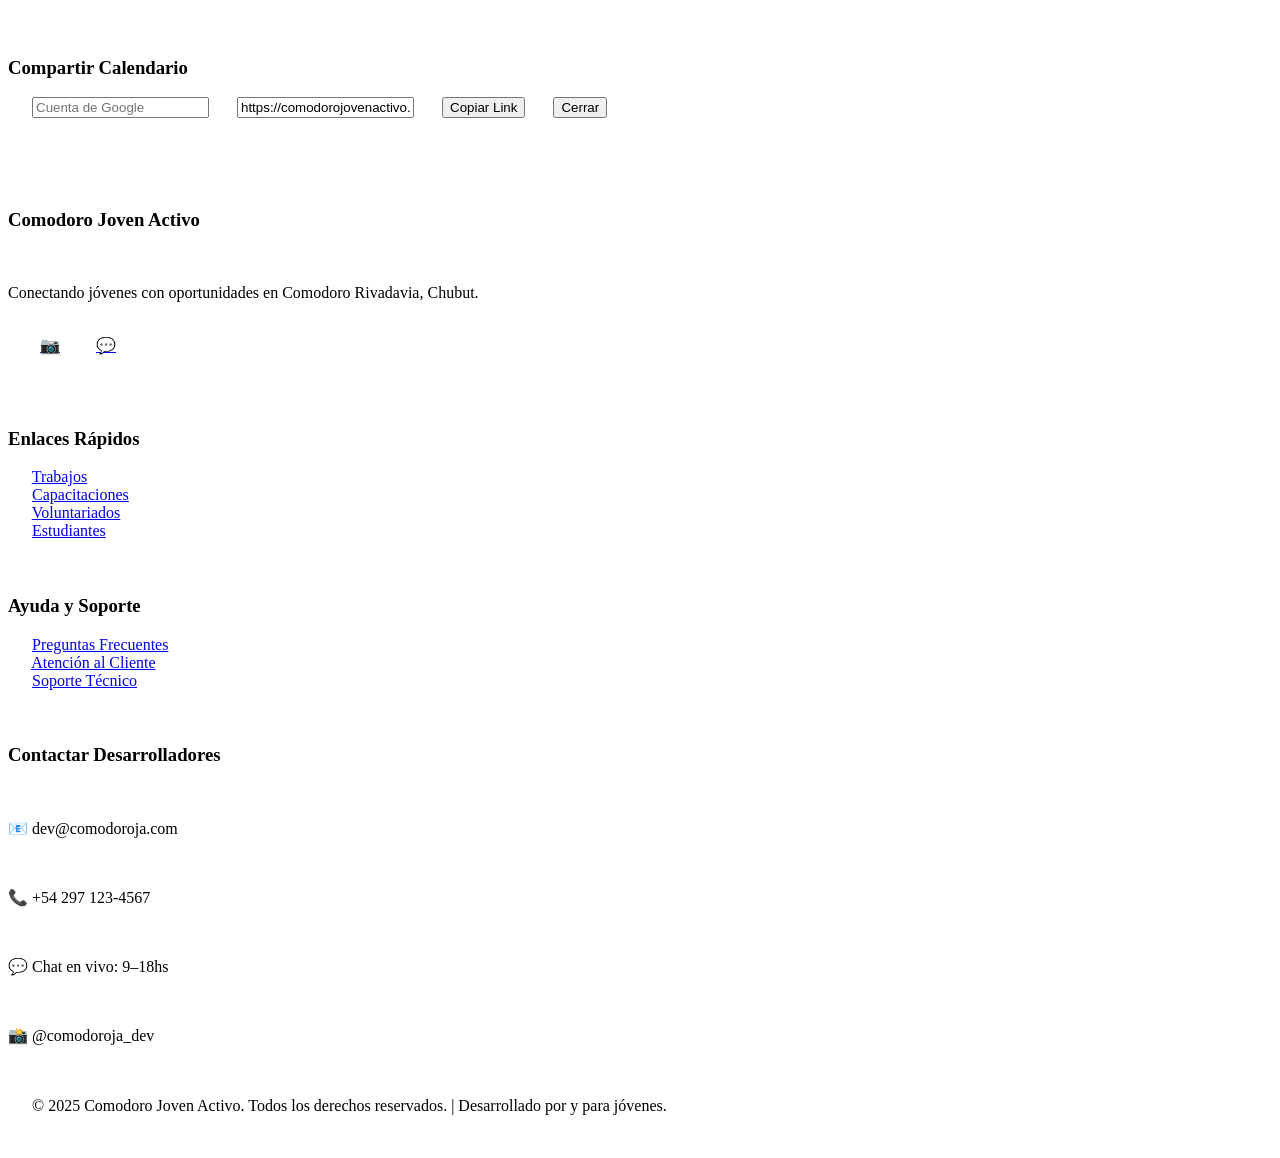
==== commit ca3da277: "Update calendario.html" ====
--- a/calendario.html
+++ b/calendario.html
@@ -4,26 +4,133 @@
   <meta charset="UTF-8">
   <meta name="viewport" content="width=device-width, initial-scale=1.0">
   <title>Comodoro Joven Activo - Calendario</title>
-    <link rel="stylesheet" href="inicio.css"> 
   <style>
+    /* -------- ESTILOS GENERALES Y LAYOUT -------- */
+    * {
+      box-sizing: border-box;
+      margin: 0;
+      padding: 0;
+      font-family: "Segoe UI", sans-serif;
+    }
+
     body {
-      margin: 0;
-      font-family: 'Segoe UI', sans-serif;
-      background-color: #f3f4f6;
+      background: #f3f4f6; /* Color de fondo del calendario */
       color: #111827;
-      /* Asegura que el footer se quede abajo */
-      min-height: 100vh; 
-      display: flex;
-      flex-direction: column;
-    }
-
-    /* Necesario para que el contenido principal ocupe el espacio */
+      display: flex;
+      flex-direction: column;
+      min-height: 100vh;
+    }
+
+    a {
+      text-decoration: none;
+      color: inherit;
+    }
+    
+    /* ============================================ */
+    /* ESTILOS ESTANDARIZADOS DE LA BARRA (COPIADOS DEL PERFIL) */
+    /* ============================================ */
+    header {
+      background-color: #0a3d91; 
+      display: flex;
+      justify-content: space-between;
+      align-items: center;
+      padding: 10px 50px;
+    }
+
+    .logo-container {
+      display: flex;
+      align-items: center;
+    }
+
+    .logo-container img {
+      height: 100px;
+      margin-right: 0,1px;
+    }
+
+    .logo-container span {
+      color: #fff;
+      font-weight: bold;
+      font-size: 15px;
+    }
+
+    nav a {
+      color: #fff;
+      margin: 0 10px;
+      font-weight: 500;
+      transition: 0.3s;
+    }
+
+    nav a:hover {
+      text-decoration: underline;
+    }
+
+    /* ============================================ */
+    /* ESTILOS ESTANDARIZADOS DEL FOOTER (COPIADOS DEL PERFIL) */
+    /* ============================================ */
+    footer {
+      background-color: #0b1936;
+      color: #fff;
+      display: flex;
+      justify-content: space-around;
+      flex-wrap: wrap;
+      padding: 30px 20px;
+      margin-top: auto; /* Empuja el footer hacia abajo */
+    }
+
+    footer div {
+      margin: 10px;
+      min-width: 200px;
+    }
+
+    footer h3 {
+      margin-bottom: 10px;
+      border-bottom: 2px solid #1c4ed8;
+      display: inline-block;
+      padding-bottom: 5px;
+    }
+
+    footer p, footer a {
+      font-size: 14px;
+      color: #dcdcdc;
+    }
+
+    footer a:hover {
+      color: #fff;
+    }
+
+    .social-icons {
+      margin-top: 10px;
+    }
+
+    .social-icons a {
+      display: inline-block;
+      width: 30px;
+      height: 30px;
+      border-radius: 50%;
+      text-align: center;
+      line-height: 30px;
+      color: #fff;
+      margin-right: 10px;
+      font-weight: bold;
+    }
+
+    .insta { background-color: #e1306c; }
+    .whats { background-color: #25d366; }
+
+    .copyright {
+      text-align: center;
+      color: #ccc;
+      margin-top: 10px;
+      font-size: 12px;
+      width: 100%;
+    }
+
+    /* -------- ESTILOS DEL CONTENIDO DEL CALENDARIO (MANTENIDOS) -------- */
     main {
       padding: 30px 60px;
-      flex-grow: 1; /* Esto hace que main se estire */
-    }
-
-    /* Estilos específicos del calendario (MANTENIDOS) */
+      flex-grow: 1;
+    }
+
     .filtros {
       display: flex;
       gap: 10px;
@@ -38,13 +145,13 @@
       cursor: pointer;
       transition: 0.3s;
     }
-
+    
     .filtros button.active {
       background-color: black;
       color: white;
     }
-    /* ... (resto de estilos del calendario) ... */
-    .calendario {
+
+    .calendario {
       background: white;
       border-radius: 15px;
       padding: 20px;
@@ -119,28 +226,119 @@
     }
 
     .acciones .compartir { background-color: white; }
-    /* ... (resto de estilos del calendario, modales, etc.) ... */
+    
+    /* --- ESTADÍSTICAS (MANTENIDOS) --- */
+    .estadisticas {
+      background: white;
+      border-radius: 15px;
+      box-shadow: 0 2px 8px rgba(0,0,0,0.1);
+      padding: 25px;
+      margin-top: 40px;
+    }
+
+    .estadisticas h2 {
+      font-size: 1.5rem;
+      margin-bottom: 20px;
+      font-weight: 700;
+    }
+
+    .estadistica {
+      display: flex;
+      justify-content: space-between;
+      align-items: center;
+      border-radius: 10px;
+      padding: 12px 20px;
+      margin-bottom: 10px;
+      font-weight: 500;
+    }
+
+    .estadistica.total {
+      background-color: #eef4ff;
+      color: #1e3a8a;
+    }
+
+    .estadistica.capacitaciones {
+      background-color: #ecfdf5;
+      color: #059669;
+    }
+
+    .estadistica.voluntariados {
+      background-color: #f0fdfa;
+      color: #047857;
+    }
+
+    .estadistica.ofertas {
+      background-color: #f5f3ff;
+      color: #7c3aed;
+    }
+
+    .estadistica .numero {
+      font-weight: bold;
+      font-size: 1.2rem;
+    }
+
+    /* --- MODALES (MANTENIDOS) --- */
+    .modal {
+      display: none;
+      position: fixed;
+      z-index: 1000;
+      left: 0; top: 0;
+      width: 100%; height: 100%;
+      background: rgba(0,0,0,0.6);
+      justify-content: center;
+      align-items: center;
+    }
+
+    .modal-content {
+      background: white;
+      border-radius: 12px;
+      padding: 25px;
+      width: 90%;
+      max-width: 400px;
+      text-align: center;
+    }
+
+    .modal-content h3 { margin-bottom: 15px; }
+
+    .modal-content input, .modal-content select {
+      width: 100%;
+      padding: 10px;
+      margin: 8px 0;
+      border: 1px solid #ccc;
+      border-radius: 6px;
+    }
+
+    .modal-content button {
+      padding: 10px 18px;
+      border: none;
+      border-radius: 6px;
+      margin: 5px;
+      cursor: pointer;
+      font-weight: bold;
+    }
+
+    .guardar { background-color: #2563eb; color: white; }
+    .cancelar { background-color: #ccc; }
   </style>
   <script src="https://kit.fontawesome.com/a076d05399.js" crossorigin="anonymous"></script>
 </head>
 
 <body>
-    <div class="navbar">
-    <div class="navbar-logo">
-        <img src="logo.jpg" alt="Logo Comodoro Joven Activo"> 
-        <span>Comodoro Joven Activo</span>
-    </div>
-    <div class="navbar-icons">
+    <header>
+    <div class="logo-container">
+      <img src="descargar intento 100.png" alt="Logo Comodoro Joven Activo">
+      <span>Comodoro Joven Activo</span>
+    </div>
+    <nav>
       <a href="index.html">Inicio</a>
-      <a href="trabajo.html">Trabajo</a>
-      <a href="capacitaciones.html">Capacitaciones</a>
-      <a href="estudiantes.html">Estudiantes</a>
-      <a href="voluntariado.html">Voluntariado</a>
-      <a href="calendario.html">Calendario</a>
-      <a href="perfil.html">Perfil</a>
-    </div>
-  </div>
-
+      <a href="trabajo.index">Trabajo</a>
+      <a href="capacitacion.index">Capacitación</a>
+      <a href="estudiantes.index">Estudiantes</a>
+      <a href="voluntariado.index">Voluntariado</a>
+      <a href="calendario.index">Calendario</a>
+      <a href="perfil.index">Perfil</a>
+    </nav>
+  </header>
 
   <main>
     <h1>Calendario de Eventos</h1>
@@ -152,7 +350,6 @@
       <button data-tipo="capacitacion">Capacitaciones</button>
       <button data-tipo="estudiantes">Estudiantes</button>
       <button data-tipo="voluntariado">Voluntariados</button>
-      <button>Otro</button>
     </div>
 
     <section class="calendario">
@@ -169,7 +366,7 @@
       <button class="agregar"><i class="fas fa-calendar-plus"></i> Agregar a mi calendario</button>
       <button class="compartir"><i class="fas fa-share-alt"></i> Compartir calendario</button>
     </section>
-    
+
     <section class="estadisticas">
         <h2>Estadísticas del Mes</h2>
         <div class="estadistica total">
@@ -205,9 +402,9 @@
       <button class="guardar" id="guardarEvento">Guardar</button>
       <button class="cancelar" id="cerrarAgregar">Cancelar</button>
     </div>
-    </div>
-
-      <div class="modal" id="modalCompartir">
+  </div>
+
+    <div class="modal" id="modalCompartir">
     <div class="modal-content">
       <h3>Compartir Calendario</h3>
       <input type="email" placeholder="Cuenta de Google">
@@ -217,48 +414,43 @@
     </div>
   </div>
 
-    <footer class="footer">
-        <div class="footer-content">
-            <div class="footer-box">
-                <h3>Comodoro Joven Activo</h3>
-                <p>Conectando jóvenes con oportunidades en Comodoro Rivadavia, Chubut.</p>
-                <div class="footer-social">
-                    <a href="#"></a>
-                    <a href="#"></a>
-                </div>
-            </div>
-            <div class="footer-box">
-                <h4>Enlaces Rápidos</h4>
-                <ul>
-                    <li><a href="trabajo.html">Trabajos</a></li>
-                    <li><a href="capacitaciones.html">Capacitaciones</a></li>
-                    <li><a href="voluntariado.html">Voluntariados</a></li>
-                    <li><a href="estudiantes.html">Estudiantes</a></li>
-                </ul>
-            </div>
-            <div class="footer-box"> 
-                <h4>Ayuda y Soporte</h4>
-                <ul>
-                    <li><a href="#">Preguntas Frecuentes</a></li>
-                    <li><a href="#">Atención al Cliente</a></li>
-                    <li><a href="#">Soporte Técnico</a></li>
-                </ul>
-            </div>
-            <div class="footer-box">
-                <h4>Contactar Desarrolladores</h4>
-                <ul>
-                    <li><a href="mailto:dev@comodoroja.com">Comodorocja@gmail.com</a></li>
-                    <li><a href="tel:+542972134567">+54 297 123-4567</a></li>
-                    <li>Chat en vivo: 9-18hs</li>
-                    <li><a href="#">@comodoroja_dev</a></li>
-                </ul>
-            </div>
-        </div>
-        <div class="footer-bottom">
-            <p>© 2025 Comodoro Joven Activo — Todos los derechos reservados.</p>
-        </div>
-    </footer>
-
+    <footer>
+    <div>
+      <h3>Comodoro Joven Activo</h3>
+      <p>Conectando jóvenes con oportunidades en Comodoro Rivadavia, Chubut.</p>
+      <div class="social-icons">
+        <a href="#" class="insta">📷</a>
+        <a href="#" class="whats">💬</a>
+      </div>
+    </div>
+
+    <div>
+      <h3>Enlaces Rápidos</h3>
+      <a href="#">Trabajos</a><br>
+      <a href="#">Capacitaciones</a><br>
+      <a href="#">Voluntariados</a><br>
+      <a href="#">Estudiantes</a>
+    </div>
+
+    <div>
+      <h3>Ayuda y Soporte</h3>
+      <a href="#">Preguntas Frecuentes</a><br>
+      <a href="#">Atención al Cliente</a><br>
+      <a href="#">Soporte Técnico</a>
+    </div>
+
+    <div>
+      <h3>Contactar Desarrolladores</h3>
+      <p>📧 dev@comodoroja.com</p>
+      <p>📞 +54 297 123-4567</p>
+      <p>💬 Chat en vivo: 9–18hs</p>
+      <p>📸 @comodoroja_dev</p>
+    </div>
+
+    <div class="copyright">
+      © 2025 Comodoro Joven Activo. Todos los derechos reservados. | Desarrollado por y para jóvenes.
+    </div>
+  </footer>
 
   <script>
     // CÓDIGO JAVASCRIPT DEL CALENDARIO (MANTENIDO)
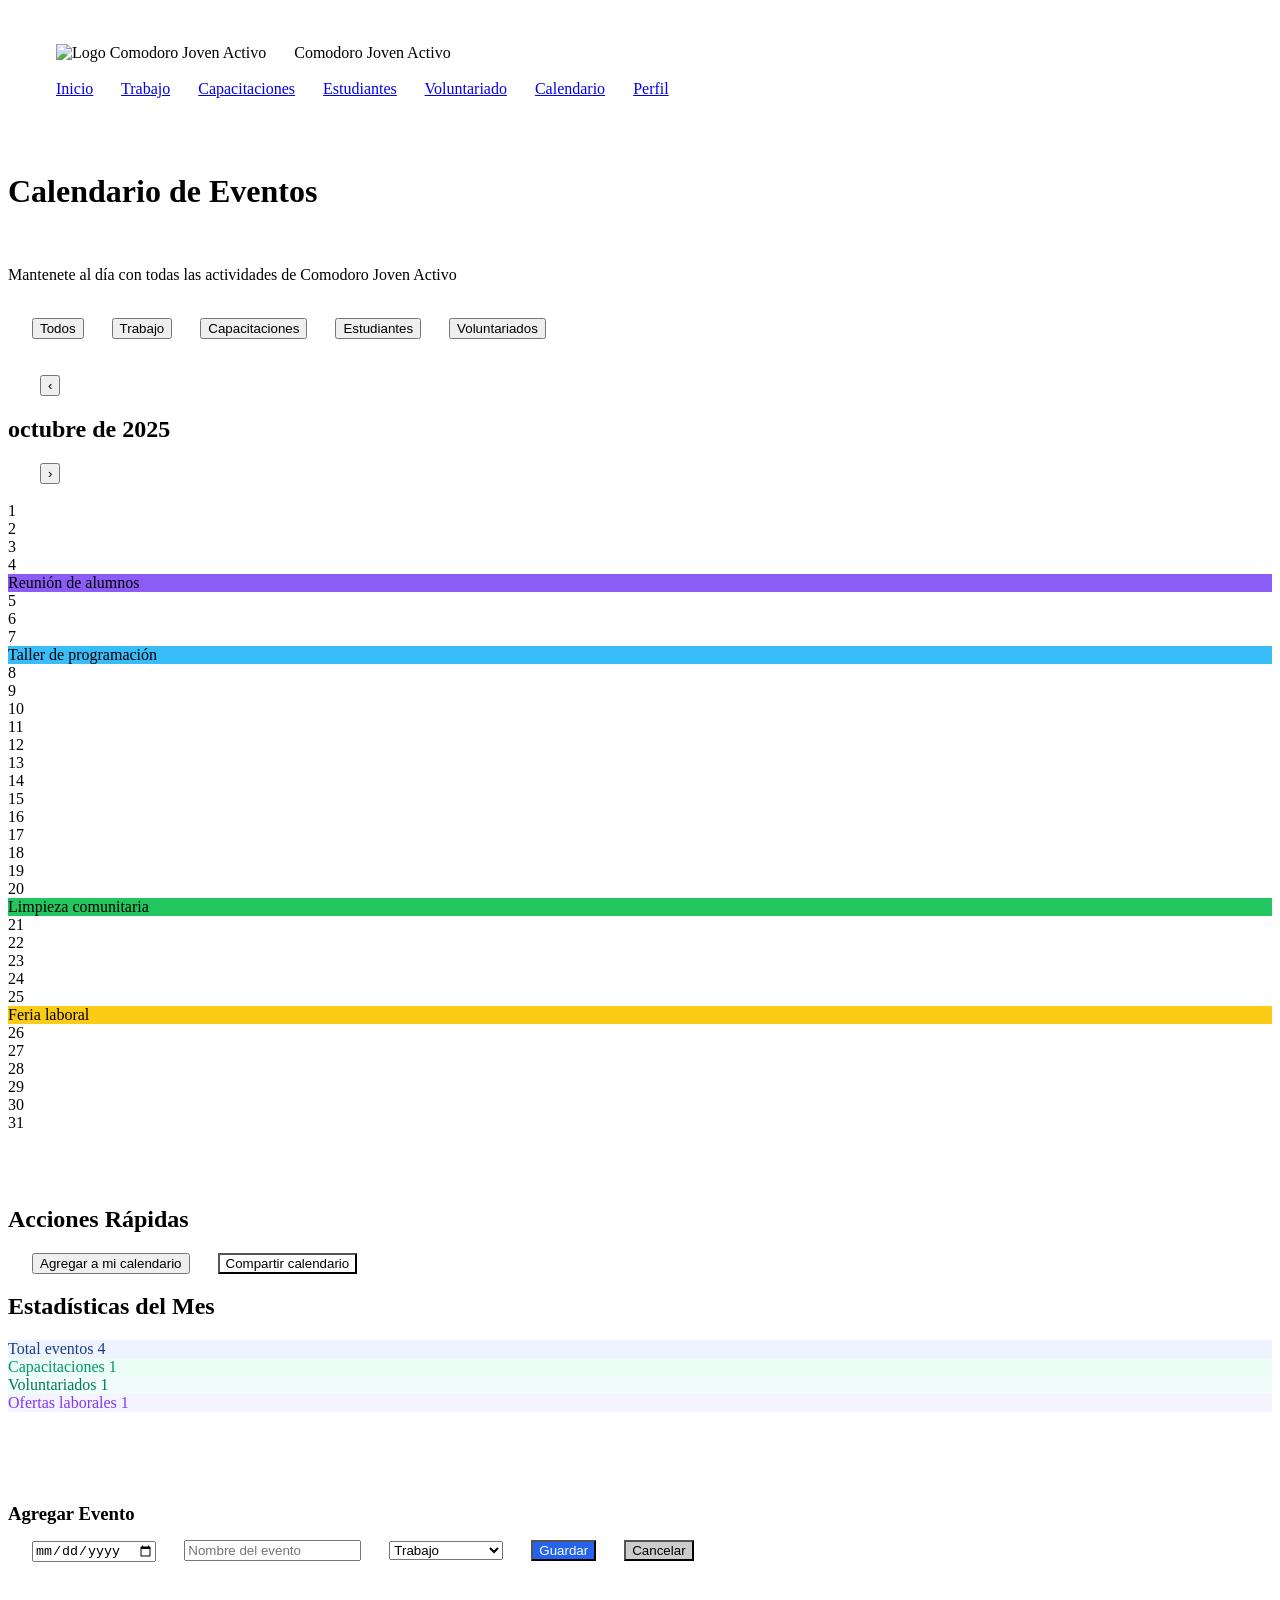
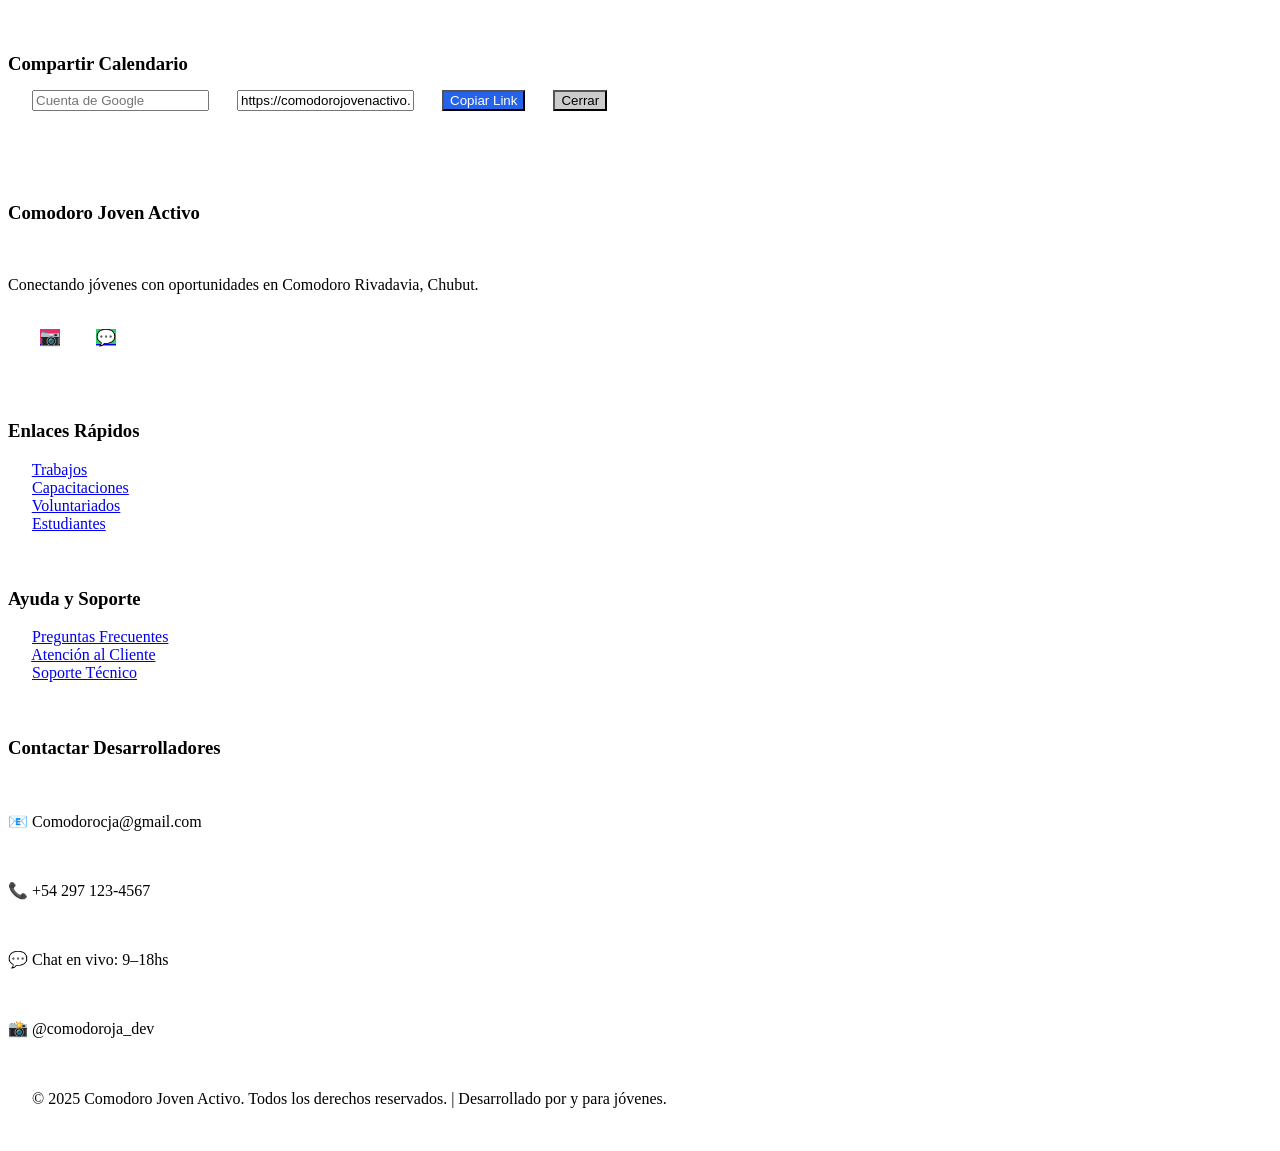
==== commit 40eadffc: "Refactor calendario.html with updated links and styles" ====
--- a/calendario.html
+++ b/calendario.html
@@ -4,343 +4,28 @@
   <meta charset="UTF-8">
   <meta name="viewport" content="width=device-width, initial-scale=1.0">
   <title>Comodoro Joven Activo - Calendario</title>
-  <style>
-    /* -------- ESTILOS GENERALES Y LAYOUT -------- */
-    * {
-      box-sizing: border-box;
-      margin: 0;
-      padding: 0;
-      font-family: "Segoe UI", sans-serif;
-    }
-
-    body {
-      background: #f3f4f6; /* Color de fondo del calendario */
-      color: #111827;
-      display: flex;
-      flex-direction: column;
-      min-height: 100vh;
-    }
-
-    a {
-      text-decoration: none;
-      color: inherit;
-    }
-    
-    /* ============================================ */
-    /* ESTILOS ESTANDARIZADOS DE LA BARRA (COPIADOS DEL PERFIL) */
-    /* ============================================ */
-    header {
-      background-color: #0a3d91; 
-      display: flex;
-      justify-content: space-between;
-      align-items: center;
-      padding: 10px 50px;
-    }
-
-    .logo-container {
-      display: flex;
-      align-items: center;
-    }
-
-    .logo-container img {
-      height: 100px;
-      margin-right: 0,1px;
-    }
-
-    .logo-container span {
-      color: #fff;
-      font-weight: bold;
-      font-size: 15px;
-    }
-
-    nav a {
-      color: #fff;
-      margin: 0 10px;
-      font-weight: 500;
-      transition: 0.3s;
-    }
-
-    nav a:hover {
-      text-decoration: underline;
-    }
-
-    /* ============================================ */
-    /* ESTILOS ESTANDARIZADOS DEL FOOTER (COPIADOS DEL PERFIL) */
-    /* ============================================ */
-    footer {
-      background-color: #0b1936;
-      color: #fff;
-      display: flex;
-      justify-content: space-around;
-      flex-wrap: wrap;
-      padding: 30px 20px;
-      margin-top: auto; /* Empuja el footer hacia abajo */
-    }
-
-    footer div {
-      margin: 10px;
-      min-width: 200px;
-    }
-
-    footer h3 {
-      margin-bottom: 10px;
-      border-bottom: 2px solid #1c4ed8;
-      display: inline-block;
-      padding-bottom: 5px;
-    }
-
-    footer p, footer a {
-      font-size: 14px;
-      color: #dcdcdc;
-    }
-
-    footer a:hover {
-      color: #fff;
-    }
-
-    .social-icons {
-      margin-top: 10px;
-    }
-
-    .social-icons a {
-      display: inline-block;
-      width: 30px;
-      height: 30px;
-      border-radius: 50%;
-      text-align: center;
-      line-height: 30px;
-      color: #fff;
-      margin-right: 10px;
-      font-weight: bold;
-    }
-
-    .insta { background-color: #e1306c; }
-    .whats { background-color: #25d366; }
-
-    .copyright {
-      text-align: center;
-      color: #ccc;
-      margin-top: 10px;
-      font-size: 12px;
-      width: 100%;
-    }
-
-    /* -------- ESTILOS DEL CONTENIDO DEL CALENDARIO (MANTENIDOS) -------- */
-    main {
-      padding: 30px 60px;
-      flex-grow: 1;
-    }
-
-    .filtros {
-      display: flex;
-      gap: 10px;
-      margin-bottom: 25px;
-    }
-
-    .filtros button {
-      border: 1px solid #ccc;
-      background-color: white;
-      border-radius: 8px;
-      padding: 8px 18px;
-      cursor: pointer;
-      transition: 0.3s;
-    }
-    
-    .filtros button.active {
-      background-color: black;
-      color: white;
-    }
-
-    .calendario {
-      background: white;
-      border-radius: 15px;
-      padding: 20px;
-      box-shadow: 0 2px 6px rgba(0,0,0,0.1);
-    }
-
-    .calendario-header {
-      display: flex;
-      justify-content: space-between;
-      align-items: center;
-    }
-
-    .dias {
-      display: grid;
-      grid-template-columns: repeat(7, 1fr);
-      gap: 10px;
-      margin-top: 20px;
-    }
-
-    .dia {
-      background-color: #f9fafb;
-      border-radius: 10px;
-      padding: 15px 0;
-      position: relative;
-      height: 90px;
-      text-align: center;
-    }
-
-    .evento {
-      border-radius: 8px;
-      padding: 3px 5px;
-      font-size: 12px;
-      position: absolute;
-      bottom: 10px;
-      left: 5px;
-      right: 5px;
-      color: white;
-    }
-
-    .evento.estudiantes { background-color: #8b5cf6; }
-    .evento.capacitacion { background-color: #38bdf8; }
-    .evento.voluntariado { background-color: #22c55e; }
-    .evento.trabajo { background-color: #facc15; color: #000; }
-
-    .acciones {
-      background: white;
-      border-radius: 15px;
-      padding: 25px;
-      margin-top: 40px;
-      box-shadow: 0 2px 6px rgba(0,0,0,0.1);
-    }
-
-    .acciones button {
-      display: flex;
-      align-items: center;
-      gap: 10px;
-      font-weight: 600;
-      font-size: 15px;
-      border-radius: 8px;
-      width: 100%;
-      border: 1px solid #ddd;
-      padding: 12px;
-      cursor: pointer;
-      margin-bottom: 10px;
-      transition: 0.3s;
-    }
-
-    .acciones .agregar {
-      background-color: #2563eb;
-      color: white;
-      border: none;
-    }
-
-    .acciones .compartir { background-color: white; }
-    
-    /* --- ESTADÍSTICAS (MANTENIDOS) --- */
-    .estadisticas {
-      background: white;
-      border-radius: 15px;
-      box-shadow: 0 2px 8px rgba(0,0,0,0.1);
-      padding: 25px;
-      margin-top: 40px;
-    }
-
-    .estadisticas h2 {
-      font-size: 1.5rem;
-      margin-bottom: 20px;
-      font-weight: 700;
-    }
-
-    .estadistica {
-      display: flex;
-      justify-content: space-between;
-      align-items: center;
-      border-radius: 10px;
-      padding: 12px 20px;
-      margin-bottom: 10px;
-      font-weight: 500;
-    }
-
-    .estadistica.total {
-      background-color: #eef4ff;
-      color: #1e3a8a;
-    }
-
-    .estadistica.capacitaciones {
-      background-color: #ecfdf5;
-      color: #059669;
-    }
-
-    .estadistica.voluntariados {
-      background-color: #f0fdfa;
-      color: #047857;
-    }
-
-    .estadistica.ofertas {
-      background-color: #f5f3ff;
-      color: #7c3aed;
-    }
-
-    .estadistica .numero {
-      font-weight: bold;
-      font-size: 1.2rem;
-    }
-
-    /* --- MODALES (MANTENIDOS) --- */
-    .modal {
-      display: none;
-      position: fixed;
-      z-index: 1000;
-      left: 0; top: 0;
-      width: 100%; height: 100%;
-      background: rgba(0,0,0,0.6);
-      justify-content: center;
-      align-items: center;
-    }
-
-    .modal-content {
-      background: white;
-      border-radius: 12px;
-      padding: 25px;
-      width: 90%;
-      max-width: 400px;
-      text-align: center;
-    }
-
-    .modal-content h3 { margin-bottom: 15px; }
-
-    .modal-content input, .modal-content select {
-      width: 100%;
-      padding: 10px;
-      margin: 8px 0;
-      border: 1px solid #ccc;
-      border-radius: 6px;
-    }
-
-    .modal-content button {
-      padding: 10px 18px;
-      border: none;
-      border-radius: 6px;
-      margin: 5px;
-      cursor: pointer;
-      font-weight: bold;
-    }
-
-    .guardar { background-color: #2563eb; color: white; }
-    .cancelar { background-color: #ccc; }
-  </style>
+    <link rel="stylesheet" href="base.css"> 
   <script src="https://kit.fontawesome.com/a076d05399.js" crossorigin="anonymous"></script>
 </head>
-
-<body>
+<body class="calendario-page">
+
     <header>
     <div class="logo-container">
-      <img src="descargar intento 100.png" alt="Logo Comodoro Joven Activo">
+            <img src="descargar intento 100.png" alt="Logo Comodoro Joven Activo">
       <span>Comodoro Joven Activo</span>
     </div>
     <nav>
-      <a href="index.html">Inicio</a>
-      <a href="trabajo.index">Trabajo</a>
-      <a href="capacitacion.index">Capacitación</a>
-      <a href="estudiantes.index">Estudiantes</a>
-      <a href="voluntariado.index">Voluntariado</a>
-      <a href="calendario.index">Calendario</a>
-      <a href="perfil.index">Perfil</a>
+            <a href="index.html">Inicio</a>
+      <a href="trabajo.html">Trabajo</a>
+      <a href="capacitaciones.html">Capacitaciones</a>
+      <a href="estudiantes.html">Estudiantes</a>
+      <a href="voluntariado.html">Voluntariado</a>
+      <a href="calendario.html">Calendario</a>
+      <a href="perfil.html">Perfil</a>
     </nav>
   </header>
 
-  <main>
+  <main class="calendario-main">
     <h1>Calendario de Eventos</h1>
     <p>Mantenete al día con todas las actividades de Comodoro Joven Activo</p>
 
@@ -414,6 +99,7 @@
     </div>
   </div>
 
+
     <footer>
     <div>
       <h3>Comodoro Joven Activo</h3>
@@ -426,10 +112,10 @@
 
     <div>
       <h3>Enlaces Rápidos</h3>
-      <a href="#">Trabajos</a><br>
-      <a href="#">Capacitaciones</a><br>
-      <a href="#">Voluntariados</a><br>
-      <a href="#">Estudiantes</a>
+      <a href="trabajo.html">Trabajos</a><br>
+      <a href="capacitaciones.html">Capacitaciones</a><br>
+      <a href="voluntariado.html">Voluntariados</a><br>
+      <a href="estudiantes.html">Estudiantes</a>
     </div>
 
     <div>
@@ -441,7 +127,7 @@
 
     <div>
       <h3>Contactar Desarrolladores</h3>
-      <p>📧 dev@comodoroja.com</p>
+      <p>📧 Comodorocja@gmail.com</p>
       <p>📞 +54 297 123-4567</p>
       <p>💬 Chat en vivo: 9–18hs</p>
       <p>📸 @comodoroja_dev</p>
@@ -453,7 +139,7 @@
   </footer>
 
   <script>
-    // CÓDIGO JAVASCRIPT DEL CALENDARIO (MANTENIDO)
+    // CÓDIGO JAVASCRIPT DEL CALENDARIO
     const diasContainer = document.getElementById("dias");
     const mesAno = document.getElementById("mes-ano");
     let fechaActual = new Date(2025, 9);
@@ -528,5 +214,6 @@
 
     renderCalendario();
   </script>
+
 </body>
 </html>
--- a/base.css
+++ b/base.css
@@ -0,0 +1,412 @@
+/* -------- ESTILOS GLOBALES -------- */
+* {
+    box-sizing: border-box;
+    margin: 0;
+    padding: 0;
+    font-family: "Segoe UI", sans-serif;
+}
+
+body {
+    /* Usaremos la clase de página para definir el fondo, e.g., .perfil-page, .calendario-page */
+    display: flex;
+    flex-direction: column;
+    min-height: 100vh;
+}
+
+.perfil-page {
+    background: #eaf4ff; /* Fondo para la página de Perfil */
+}
+
+.calendario-page {
+    background: #f3f4f6; /* Fondo para la página de Calendario */
+}
+
+a {
+    text-decoration: none;
+    color: inherit;
+}
+
+/* ============================================ */
+/* ESTILOS ESTANDARIZADOS DE LA BARRA (HEADER) */
+/* ============================================ */
+header {
+    background-color: #0a3d91; 
+    display: flex;
+    justify-content: space-between;
+    align-items: center;
+    padding: 10px 50px;
+}
+
+.logo-container {
+    display: flex;
+    align-items: center;
+}
+
+.logo-container img {
+    height: 100px;
+    margin-right: 0.1px;
+}
+
+.logo-container span {
+    color: #fff;
+    font-weight: bold;
+    font-size: 15px;
+}
+
+nav a {
+    color: #fff;
+    margin: 0 10px;
+    font-weight: 500;
+    transition: 0.3s;
+}
+
+nav a:hover {
+    text-decoration: underline;
+}
+
+/* ============================================ */
+/* ESTILOS ESTANDARIZADOS DEL FOOTER */
+/* ============================================ */
+footer {
+    background-color: #0b1936;
+    color: #fff;
+    display: flex;
+    justify-content: space-around;
+    flex-wrap: wrap;
+    padding: 30px 20px;
+    margin-top: auto; 
+}
+
+footer div {
+    margin: 10px;
+    min-width: 200px;
+}
+
+footer h3 {
+    margin-bottom: 10px;
+    border-bottom: 2px solid #1c4ed8;
+    display: inline-block;
+    padding-bottom: 5px;
+}
+
+footer p, footer a {
+    font-size: 14px;
+    color: #dcdcdc;
+    line-height: 1.6;
+}
+
+footer a:hover {
+    color: #fff;
+}
+
+.social-icons {
+    margin-top: 10px;
+}
+
+.social-icons a {
+    display: inline-block;
+    width: 30px;
+    height: 30px;
+    border-radius: 50%;
+    text-align: center;
+    line-height: 30px;
+    color: #fff;
+    margin-right: 10px;
+    font-weight: bold;
+}
+
+.insta { background-color: #e1306c; }
+.whats { background-color: #25d366; }
+
+.copyright {
+    text-align: center;
+    color: #ccc;
+    margin-top: 10px;
+    font-size: 12px;
+    width: 100%;
+}
+
+/* ============================================ */
+/* ESTILOS ESPECÍFICOS DE PERFIL (perfil.html) */
+/* ============================================ */
+.perfil-main {
+    flex: 1;
+    display: flex;
+    justify-content: center;
+    align-items: center;
+    padding: 40px;
+}
+
+.form-card {
+    background: #fff;
+    width: 400px;
+    border-radius: 12px;
+    box-shadow: 0 4px 15px rgba(0, 0, 0, 0.15);
+    overflow: hidden;
+}
+
+.form-header {
+    background-color: #0a3d91;
+    color: #fff;
+    text-align: center;
+    padding: 25px;
+}
+
+.form-header img {
+    width: 110px;
+    margin-bottom: 10px;
+}
+
+.tabs {
+    display: flex;
+}
+
+.tab {
+    flex: 1;
+    padding: 10px;
+    text-align: center;
+    cursor: pointer;
+    background-color: #f5f5f5;
+    border-bottom: 2px solid transparent;
+    transition: 0.3s;
+}
+
+.tab.active {
+    background-color: #fff;
+    border-bottom: 2px solid #0a3d91;
+    font-weight: bold;
+}
+
+.perfil-main form {
+    padding: 20px;
+    display: none;
+}
+
+.perfil-main form.active {
+    display: block;
+}
+
+.perfil-main label {
+    display: block;
+    margin-top: 10px;
+    font-weight: 500;
+    color: #333;
+}
+
+.perfil-main input[type="text"],
+.perfil-main input[type="email"],
+.perfil-main input[type="password"],
+.perfil-main input[type="date"] {
+    width: 100%;
+    padding: 10px;
+    border: 1px solid #ccc;
+    border-radius: 5px;
+    margin-top: 5px;
+}
+
+.checkbox {
+    margin-top: 10px;
+}
+
+.perfil-main button {
+    width: 100%;
+    background-color: #0a3d91;
+    color: #fff;
+    padding: 10px;
+    border: none;
+    border-radius: 5px;
+    margin-top: 15px;
+    cursor: pointer;
+    transition: 0.3s;
+}
+
+.perfil-main button:hover {
+    background-color: #072f6d;
+}
+
+
+/* ============================================ */
+/* ESTILOS ESPECÍFICOS DE CALENDARIO (calendario.html) */
+/* ============================================ */
+.calendario-main {
+    padding: 30px 60px;
+    flex-grow: 1;
+}
+
+.filtros {
+    display: flex;
+    gap: 10px;
+    margin-bottom: 25px;
+}
+
+.filtros button {
+    border: 1px solid #ccc;
+    background-color: white;
+    border-radius: 8px;
+    padding: 8px 18px;
+    cursor: pointer;
+    transition: 0.3s;
+}
+
+.filtros button.active {
+    background-color: black;
+    color: white;
+}
+
+.calendario {
+    background: white;
+    border-radius: 15px;
+    padding: 20px;
+    box-shadow: 0 2px 6px rgba(0,0,0,0.1);
+}
+
+.calendario-header {
+    display: flex;
+    justify-content: space-between;
+    align-items: center;
+}
+
+.dias {
+    display: grid;
+    grid-template-columns: repeat(7, 1fr);
+    gap: 10px;
+    margin-top: 20px;
+}
+
+.dia {
+    background-color: #f9fafb;
+    border-radius: 10px;
+    padding: 15px 0;
+    position: relative;
+    height: 90px;
+    text-align: center;
+}
+
+.evento {
+    border-radius: 8px;
+    padding: 3px 5px;
+    font-size: 12px;
+    position: absolute;
+    bottom: 10px;
+    left: 5px;
+    right: 5px;
+    color: white;
+    overflow: hidden;
+    white-space: nowrap;
+    text-overflow: ellipsis;
+}
+
+.evento.estudiantes { background-color: #8b5cf6; }
+.evento.capacitacion { background-color: #38bdf8; }
+.evento.voluntariado { background-color: #22c55e; }
+.evento.trabajo { background-color: #facc15; color: #000; }
+
+.acciones {
+    background: white;
+    border-radius: 15px;
+    padding: 25px;
+    margin-top: 40px;
+    box-shadow: 0 2px 6px rgba(0,0,0,0.1);
+}
+
+.acciones button {
+    display: flex;
+    align-items: center;
+    justify-content: center;
+    gap: 10px;
+    font-weight: 600;
+    font-size: 15px;
+    border-radius: 8px;
+    width: 100%;
+    border: 1px solid #ddd;
+    padding: 12px;
+    cursor: pointer;
+    margin-bottom: 10px;
+    transition: 0.3s;
+}
+
+.acciones .agregar {
+    background-color: #2563eb;
+    color: white;
+    border: none;
+}
+
+.acciones .compartir { background-color: white; }
+
+/* --- ESTADÍSTICAS --- */
+.estadisticas {
+    background: white;
+    border-radius: 15px;
+    box-shadow: 0 2px 8px rgba(0,0,0,0.1);
+    padding: 25px;
+    margin-top: 40px;
+}
+
+.estadisticas h2 {
+    font-size: 1.5rem;
+    margin-bottom: 20px;
+    font-weight: 700;
+}
+
+.estadistica {
+    display: flex;
+    justify-content: space-between;
+    align-items: center;
+    border-radius: 10px;
+    padding: 12px 20px;
+    margin-bottom: 10px;
+    font-weight: 500;
+}
+
+.estadistica.total { background-color: #eef4ff; color: #1e3a8a; }
+.estadistica.capacitaciones { background-color: #ecfdf5; color: #059669; }
+.estadistica.voluntariados { background-color: #f0fdfa; color: #047857; }
+.estadistica.ofertas { background-color: #f5f3ff; color: #7c3aed; }
+
+.estadistica .numero {
+    font-weight: bold;
+    font-size: 1.2rem;
+}
+
+/* --- MODALES --- */
+.modal {
+    display: none;
+    position: fixed;
+    z-index: 1000;
+    left: 0; top: 0;
+    width: 100%; height: 100%;
+    background: rgba(0,0,0,0.6);
+    justify-content: center;
+    align-items: center;
+}
+
+.modal-content {
+    background: white;
+    border-radius: 12px;
+    padding: 25px;
+    width: 90%;
+    max-width: 400px;
+    text-align: center;
+}
+
+.modal-content h3 { margin-bottom: 15px; }
+
+.modal-content input, .modal-content select {
+    width: 100%;
+    padding: 10px;
+    margin: 8px 0;
+    border: 1px solid #ccc;
+    border-radius: 6px;
+}
+
+.modal-content button {
+    padding: 10px 18px;
+    border: none;
+    border-radius: 6px;
+    margin: 5px;
+    cursor: pointer;
+    font-weight: bold;
+}
+
+.guardar { background-color: #2563eb; color: white; }
+.cancelar { background-color: #ccc; }
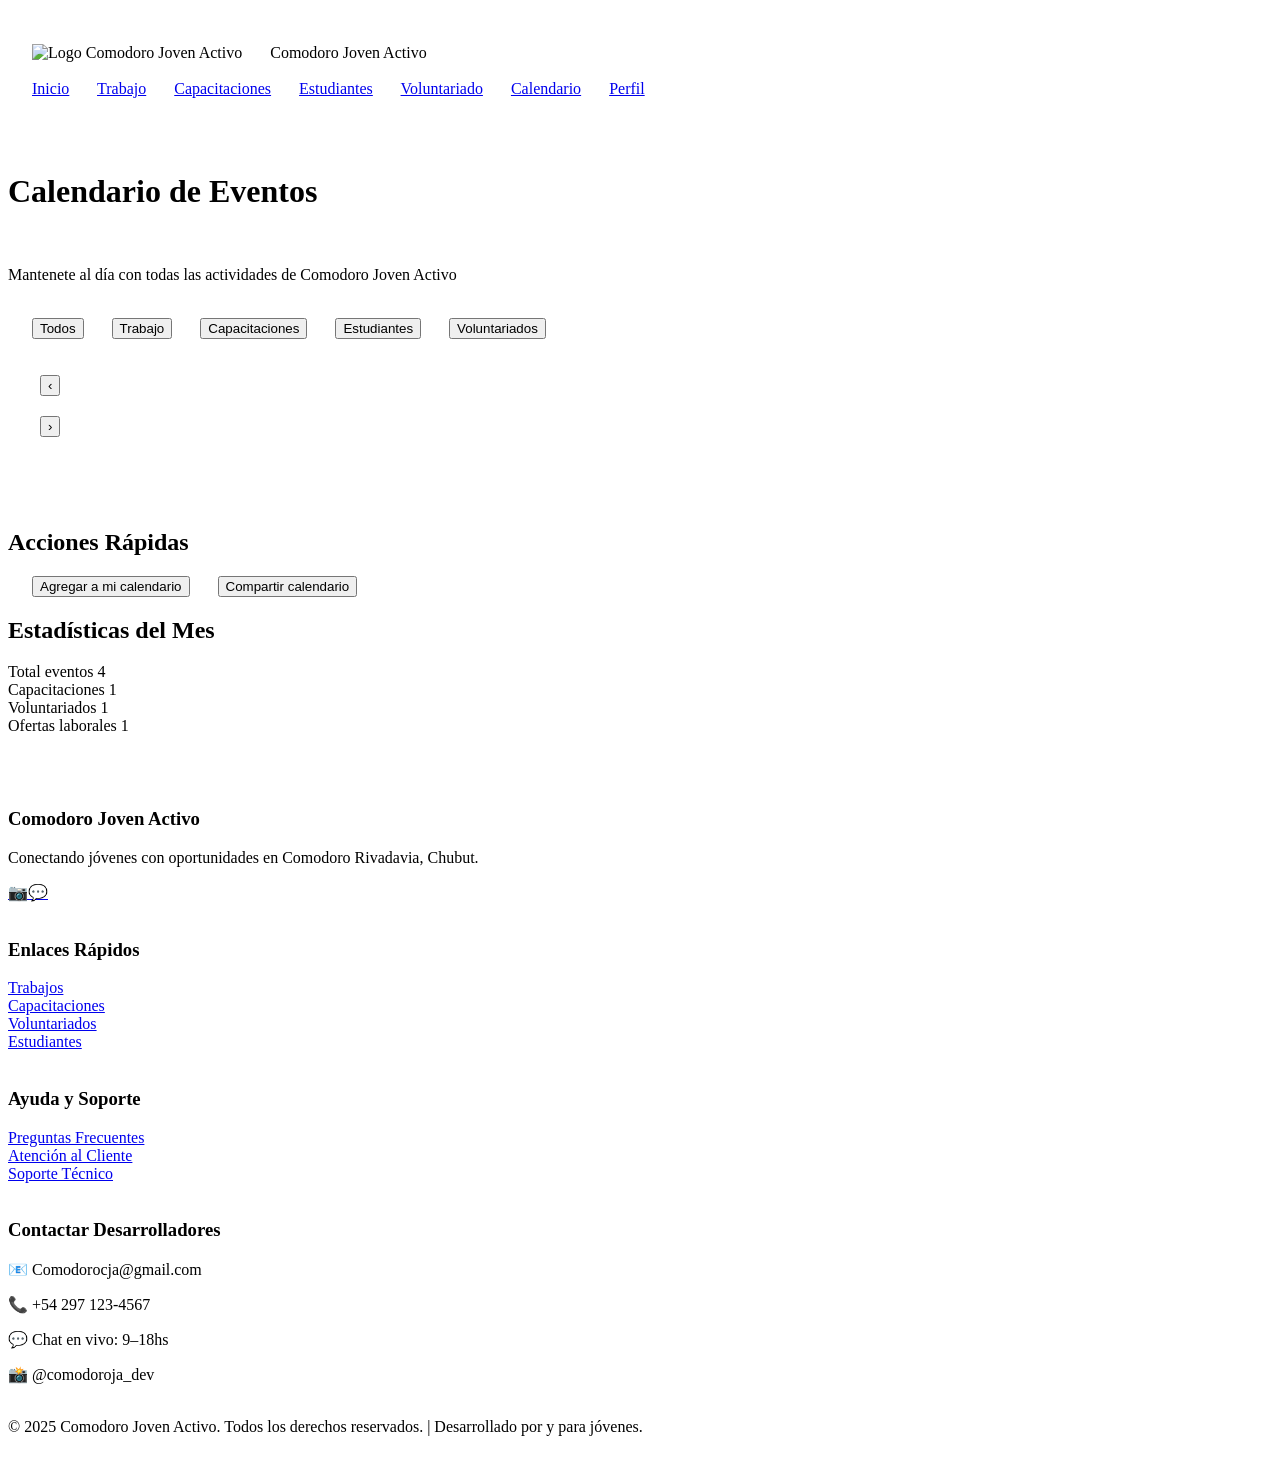
==== commit 5bea8cd9: "Update calendario.html" ====
--- a/calendario.html
+++ b/calendario.html
@@ -4,18 +4,18 @@
   <meta charset="UTF-8">
   <meta name="viewport" content="width=device-width, initial-scale=1.0">
   <title>Comodoro Joven Activo - Calendario</title>
-    <link rel="stylesheet" href="base.css"> 
+    <link rel="stylesheet" href="calendario.css">
   <script src="https://kit.fontawesome.com/a076d05399.js" crossorigin="anonymous"></script>
 </head>
-<body class="calendario-page">
+<body>
 
     <header>
     <div class="logo-container">
-            <img src="descargar intento 100.png" alt="Logo Comodoro Joven Activo">
+      <img src="descargar intento 100.png" alt="Logo Comodoro Joven Activo">
       <span>Comodoro Joven Activo</span>
     </div>
     <nav>
-            <a href="index.html">Inicio</a>
+      <a href="index.html">Inicio</a>
       <a href="trabajo.html">Trabajo</a>
       <a href="capacitaciones.html">Capacitaciones</a>
       <a href="estudiantes.html">Estudiantes</a>
@@ -73,147 +73,15 @@
     </section>
   </main>
 
-    <div class="modal" id="modalAgregar">
-    <div class="modal-content">
-      <h3>Agregar Evento</h3>
-      <input type="date" id="fechaEvento">
-      <input type="text" id="nombreEvento" placeholder="Nombre del evento">
-      <select id="tipoEvento">
-        <option value="trabajo">Trabajo</option>
-        <option value="capacitacion">Capacitaciones</option>
-        <option value="estudiantes">Estudiantes</option>
-        <option value="voluntariado">Voluntariado</option>
-      </select>
-      <button class="guardar" id="guardarEvento">Guardar</button>
-      <button class="cancelar" id="cerrarAgregar">Cancelar</button>
-    </div>
-  </div>
-
-    <div class="modal" id="modalCompartir">
-    <div class="modal-content">
-      <h3>Compartir Calendario</h3>
-      <input type="email" placeholder="Cuenta de Google">
-      <input type="text" value="https://comodorojovenactivo.com/calendario" readonly>
-      <button class="guardar" id="copiarLink">Copiar Link</button>
-      <button class="cancelar" id="cerrarCompartir">Cerrar</button>
-    </div>
-  </div>
-
-
-    <footer>
-    <div>
-      <h3>Comodoro Joven Activo</h3>
-      <p>Conectando jóvenes con oportunidades en Comodoro Rivadavia, Chubut.</p>
-      <div class="social-icons">
-        <a href="#" class="insta">📷</a>
-        <a href="#" class="whats">💬</a>
-      </div>
-    </div>
-
-    <div>
-      <h3>Enlaces Rápidos</h3>
-      <a href="trabajo.html">Trabajos</a><br>
-      <a href="capacitaciones.html">Capacitaciones</a><br>
-      <a href="voluntariado.html">Voluntariados</a><br>
-      <a href="estudiantes.html">Estudiantes</a>
-    </div>
-
-    <div>
-      <h3>Ayuda y Soporte</h3>
-      <a href="#">Preguntas Frecuentes</a><br>
-      <a href="#">Atención al Cliente</a><br>
-      <a href="#">Soporte Técnico</a>
-    </div>
-
-    <div>
-      <h3>Contactar Desarrolladores</h3>
-      <p>📧 Comodorocja@gmail.com</p>
-      <p>📞 +54 297 123-4567</p>
-      <p>💬 Chat en vivo: 9–18hs</p>
-      <p>📸 @comodoroja_dev</p>
-    </div>
-
-    <div class="copyright">
-      © 2025 Comodoro Joven Activo. Todos los derechos reservados. | Desarrollado por y para jóvenes.
-    </div>
+      <footer>
+    <div><h3>Comodoro Joven Activo</h3><p>Conectando jóvenes con oportunidades en Comodoro Rivadavia, Chubut.</p><div class="social-icons"><a href="#" class="insta">📷</a><a href="#" class="whats">💬</a></div></div>
+    <div><h3>Enlaces Rápidos</h3><a href="trabajo.html">Trabajos</a><br><a href="capacitaciones.html">Capacitaciones</a><br><a href="voluntariado.html">Voluntariados</a><br><a href="estudiantes.html">Estudiantes</a></div>
+    <div><h3>Ayuda y Soporte</h3><a href="#">Preguntas Frecuentes</a><br><a href="#">Atención al Cliente</a><br><a href="#">Soporte Técnico</a></div>
+    <div><h3>Contactar Desarrolladores</h3><p>📧 Comodorocja@gmail.com</p><p>📞 +54 297 123-4567</p><p>💬 Chat en vivo: 9–18hs</p><p>📸 @comodoroja_dev</p></div>
+    <div class="copyright">© 2025 Comodoro Joven Activo. Todos los derechos reservados. | Desarrollado por y para jóvenes.</div>
   </footer>
-
   <script>
-    // CÓDIGO JAVASCRIPT DEL CALENDARIO
-    const diasContainer = document.getElementById("dias");
-    const mesAno = document.getElementById("mes-ano");
-    let fechaActual = new Date(2025, 9);
-    let eventos = [
-      { fecha: "2025-10-04", tipo: "estudiantes", nombre: "Reunión de alumnos" },
-      { fecha: "2025-10-07", tipo: "capacitacion", nombre: "Taller de programación" },
-      { fecha: "2025-10-20", tipo: "voluntariado", nombre: "Limpieza comunitaria" },
-      { fecha: "2025-10-25", tipo: "trabajo", nombre: "Feria laboral" }
-    ];
-
-    function renderCalendario() {
-      diasContainer.innerHTML = "";
-      const año = fechaActual.getFullYear();
-      const mes = fechaActual.getMonth();
-      const primerDia = new Date(año, mes, 1);
-      const ultimoDia = new Date(año, mes + 1, 0);
-      mesAno.textContent = primerDia.toLocaleString("es-ES", { month: "long", year: "numeric" });
-
-      const tipoSeleccionado = document.querySelector(".filtros button.active").dataset.tipo;
-      for (let dia = 1; dia <= ultimoDia.getDate(); dia++) {
-        const div = document.createElement("div");
-        div.className = "dia";
-        div.textContent = dia;
-        const fechaStr = `${año}-${String(mes + 1).padStart(2, "0")}-${String(dia).padStart(2, "0")}`;
-        const eventosDia = eventos.filter(ev => ev.fecha === fechaStr && (tipoSeleccionado === "todos" || ev.tipo === tipoSeleccionado));
-        eventosDia.forEach(ev => {
-          const eDiv = document.createElement("div");
-          eDiv.className = `evento ${ev.tipo}`;
-          eDiv.textContent = ev.nombre;
-          div.appendChild(eDiv);
-        });
-        diasContainer.appendChild(div);
-      }
-    }
-
-    document.getElementById("prev").onclick = () => { fechaActual.setMonth(fechaActual.getMonth() - 1); renderCalendario(); };
-    document.getElementById("next").onclick = () => { fechaActual.setMonth(fechaActual.getMonth() + 1); renderCalendario(); };
-
-    document.querySelectorAll(".filtros button").forEach(btn => {
-      btn.onclick = () => {
-        document.querySelector(".filtros button.active").classList.remove("active");
-        btn.classList.add("active");
-        renderCalendario();
-      };
-    });
-
-    // MODALES
-    const modalAgregar = document.getElementById("modalAgregar");
-    const modalCompartir = document.getElementById("modalCompartir");
-
-    document.querySelector(".agregar").onclick = () => modalAgregar.style.display = "flex";
-    document.querySelector(".compartir").onclick = () => modalCompartir.style.display = "flex";
-
-    document.getElementById("cerrarAgregar").onclick = () => modalAgregar.style.display = "none";
-    document.getElementById("cerrarCompartir").onclick = () => modalCompartir.style.display = "none";
-
-    document.getElementById("guardarEvento").onclick = () => {
-      const fecha = document.getElementById("fechaEvento").value;
-      const nombre = document.getElementById("nombreEvento").value.trim();
-      const tipo = document.getElementById("tipoEvento").value;
-      if (fecha && nombre) {
-        eventos.push({ fecha, nombre, tipo });
-        modalAgregar.style.display = "none";
-        renderCalendario();
-      }
-    };
-
-    document.getElementById("copiarLink").onclick = () => {
-      navigator.clipboard.writeText("https://comodorojovenactivo.com/calendario");
-      alert("¡Link copiado al portapapeles!");
-    };
-
-    renderCalendario();
+    // CÓDIGO JAVASCRIPT DEL CALENDARIO (omito el contenido por brevedad, usa tu versión completa)
   </script>
-
 </body>
 </html>
